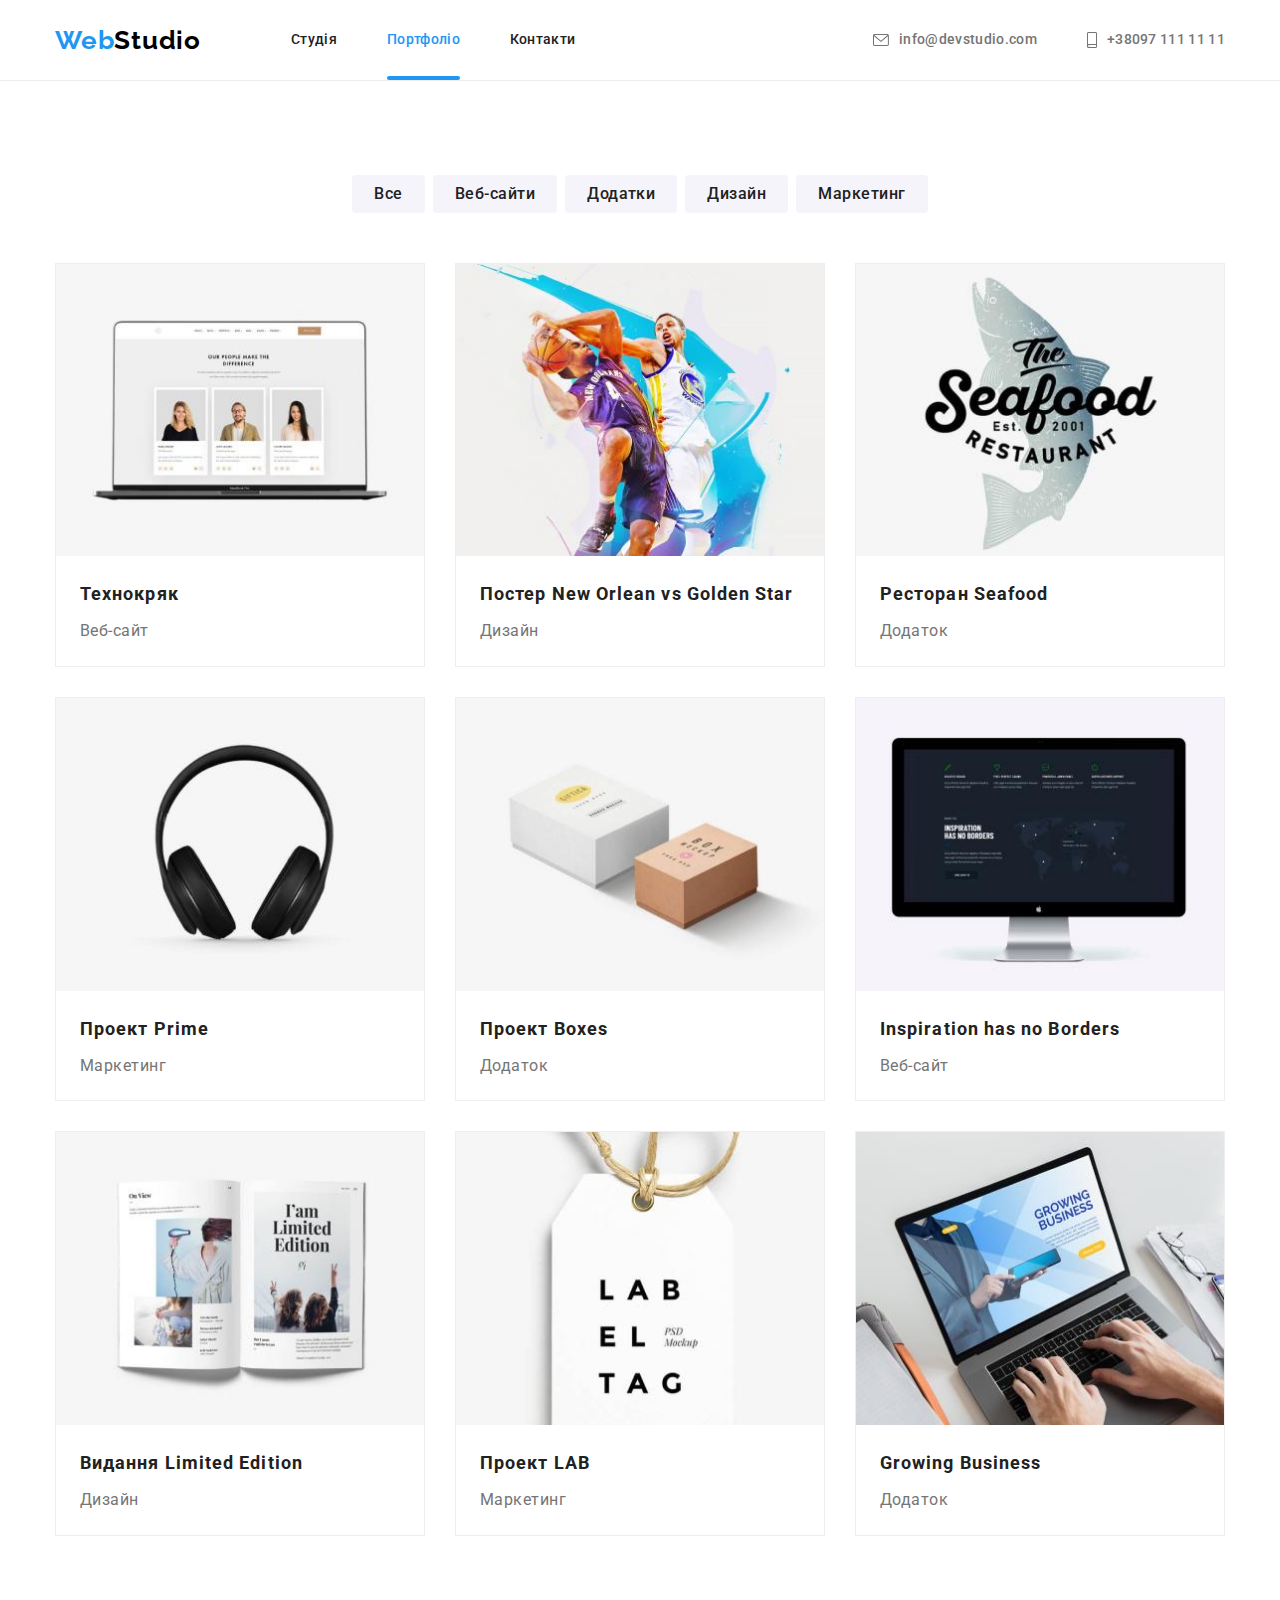
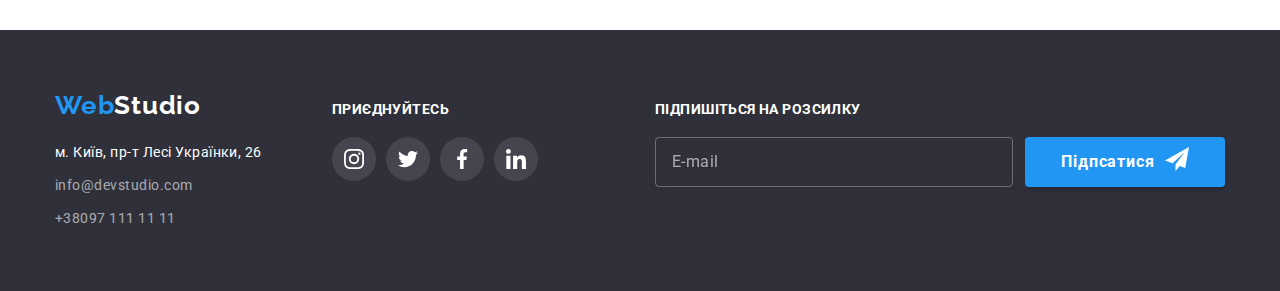
==== portfolio.html @ 2306e019 "старт" ====
<!DOCTYPE html>
<html lang="ru">
<head>
    <meta charset="UTF-8">
    <meta http-equiv="X-UA-Compatible" content="IE=edge">
    <meta name="viewport" content="width=device-width, initial-scale=1.0">
    <title>Портфоліо</title>
    <link rel="preconnect" href="https://fonts.googleapis.com">
    <link rel="preconnect" href="https://fonts.gstatic.com" crossorigin>
    <link href="https://fonts.googleapis.com/css2?family=Raleway:wght@700&family=Roboto:wght@400;500;700;900&display=swap"
        rel="stylesheet">
    <link rel="stylesheet" href="https://cdnjs.cloudflare.com/ajax/libs/modern-normalize/1.1.0/modern-normalize.min.css">
    <link rel="stylesheet" href="./css/main.min.css">
</head>
<body>
        <!-- -===--- ГОЛОВА ---===- -->
    <header class="header">
    
        <div class="container header--container">
    
            <a href="./index.html" class="logo noline"><span class="logo__web">Web</span><span
                    class="logo__studio">Studio</span></a>
    
            <nav class="navsite navsite--margin">
                <ul class="navsite__list nopoint">
                    <li class="navsite__item"><a href="./index.html" class="navsite__link noline">Студія</a></li>
                    <li class="navsite__item"><a href="./portfolio.html" class="navsite__link noline current">Портфоліо</a></li>
                    <li class="navsite__item"><a href="/Контакти" class="navsite__link noline">Контакти</a></li>
                </ul>
            </nav>
    
            <ul class="contacts contacts--margin nopoint">
                <li><a href="mailto:info@devstudio.com" class="contacts__link noline">
                        <svg class="contacts__icon" width="16" height="12">
                            <use href="./images/symbol-defs.svg#icon-envelope"></use>
                        </svg>info@devstudio.com</a>
                </li>
                <li><a href="tel:+380971111111" class="contacts__link noline">
                        <svg class="contacts__icon" width="10" height="16">
                            <use href="./images/symbol-defs.svg#icon-smartphone"></use>
                        </svg>+38097 111 11 11</a>
                </li>
            </ul>
        </div>
    </header>
        <!-- -===--- ТІЛО ---===- -->
    <main class="section">
        <div class="container">

            <section class="port">

                <h1 class="hidden">Портфоліо</h1>

                <ul class="btn-list nopoint">
                    <li><button type="button" class="btn-list__btn">Все</button>
                    <li><button type="button" class="btn-list__btn">Веб-сайти</button>
                    <li><button type="button" class="btn-list__btn">Додатки</button>
                    <li><button type="button" class="btn-list__btn">Дизайн</button>
                    <li><button type="button" class="btn-list__btn">Маркетинг</button>
                </ul>

                <ul class="select-list nopoint">

                    <li class="port-card">
                        <a href="" class="noline">
                            <div class="port-card__top">
                                <img src="./images/technokryak.jpg" alt="технокряк">
                                <p class="port-card__top-text">Сірожка мєга-крутий хлопака. Накачаний, сімпатічьний,
                                    а жарти то взагалі капєц які смішні, один смішніше другого!
                                    Щей на програміста пішов! Ну чим не ідеальний женіх!</p>
                            </div>

                            <div class="port-card__bottom">
                                <h3 class="port-card__bottom-title">Технокряк</h3>
                                <p class="port-card__bottom-text">Веб-сайт</p>
                            </div>
                        </a>
                    </li>

                    <li class="port-card">
                        <a href="" class="select-list-link noline">
                            <div class="port-card__top">
                                <img src="./images/poster.jpg" alt="постер">
                                <p class="port-card__top-text">Сірожка мєга-крутий хлопака. Накачаний, сімпатічьний,
                                    а жарти то взагалі капєц які смішні, один смішніше другого!
                                    Щей на програміста пішов! Ну чим не ідеальний женіх!</p>
                            </div>

                            <div class="port-card__bottom">
                                <h3 class="port-card__bottom-title">Постер New Orlean vs Golden Star</h3>
                                <p class="port-card__bottom-text">Дизайн</p>
                            </div>
                        </a>
                    </li>

                    <li class="port-card">
                        <a href="" class="select-list-link noline">
                            <div class="port-card__top">
                                <img src="./images/seafood.jpg" alt="ресторан сіафуд">
                                <p class="port-card__top-text">Сірожка мєга-крутий хлопака. Накачаний, сімпатічьний,
                                    а жарти то взагалі капєц які смішні, один смішніше другого!
                                    Щей на програміста пішов! Ну чим не ідеальний женіх!</p>
                            </div>

                            <div class="port-card__bottom">
                                <h3 class="port-card__bottom-title">Ресторан Seafood</h3>
                                <p class="port-card__bottom-text">Додаток</p>
                            </div>
                        </a>
                    </li>

                    <li class="port-card">
                        <a href="" class="select-list-link noline">
                            <div class="port-card__top">
                                <img src="./images/prime.jpg" alt="проект прайм">
                                <p class="port-card__top-text">Сірожка мєга-крутий хлопака. Накачаний, сімпатічьний,
                                    а жарти то взагалі капєц які смішні, один смішніше другого!
                                    Щей на програміста пішов! Ну чим не ідеальний женіх!</p>
                            </div>

                            <div class="port-card__bottom">
                                <h3 class="port-card__bottom-title">Проект Prime</h3>
                                <p class="port-card__bottom-text">Маркетинг</p>
                            </div>
                        </a>
                    </li>

                    <li  class="port-card">
                        <a href="" class="select-list-link noline">
                            <div class="port-card__top">
                                <img src="./images/boxes.jpg" alt="проект боксес">
                                <p class="port-card__top-text">Сірожка мєга-крутий хлопака. Накачаний, сімпатічьний,
                                    а жарти то взагалі капєц які смішні, один смішніше другого!
                                    Щей на програміста пішов! Ну чим не ідеальний женіх!</p>
                            </div>

                            <div class="port-card__bottom">
                                <h3 class="port-card__bottom-title">Проект Boxes</h3>
                                <p class="port-card__bottom-text">Додаток</p>
                            </div>
                        </a>
                    </li>

                    <li class="port-card">
                        <a href="" class="select-list-link noline">
                            <div class="port-card__top">
                                <img src="./images/no-borders.jpg" alt="інспірація">
                                <p class="port-card__top-text">Сірожка мєга-крутий хлопака. Накачаний, сімпатічьний,
                                    а жарти то взагалі капєц які смішні, один смішніше другого!
                                    Щей на програміста пішов! Ну чим не ідеальний женіх!</p>
                            </div>

                            <div class="port-card__bottom">
                                <h3 class="port-card__bottom-title">Inspiration has no Borders</h3>
                                <p class="port-card__bottom-text">Веб-сайт</p>
                            </div>
                        </a>
                    </li>

                    <li class="port-card">
                        <a href="" class="select-list-link noline">
                            <div class="port-card__top">
                                <img src="./images/limited-edition.jpg" alt="видання лімітед">
                                <p class="port-card__top-text">Сірожка мєга-крутий хлопака. Накачаний, сімпатічьний,
                                    а жарти то взагалі капєц які смішні, один смішніше другого!
                                    Щей на програміста пішов! Ну чим не ідеальний женіх!</p>
                            </div>

                            <div class="port-card__bottom">
                                <h3 class="port-card__bottom-title">Видання Limited Edition</h3>
                                <p class="port-card__bottom-text">Дизайн</p>
                            </div>
                        </a>
                    </li>

                    <li class="port-card">
                        <a href="" class="select-list-link noline">
                            <div class="port-card__top">
                                <img src="./images/lab.jpg" alt="проект лаб">
                                <p class="port-card__top-text">Сірожка мєга-крутий хлопака. Накачаний, сімпатічьний,
                                    а жарти то взагалі капєц які смішні, один смішніше другого!
                                    Щей на програміста пішов! Ну чим не ідеальний женіх!</p>
                            </div>

                            <div class="port-card__bottom">
                                <h3 class="port-card__bottom-title">Проект LAB</h3>
                                <p class="port-card__bottom-text">Маркетинг</p>
                            </div>
                        </a>
                    </li>

                    <li class="port-card">
                        <a href="" class="select-list-link noline">
                            <div class="port-card__top">
                                <img src="./images/growing-busines.jpg" alt="гровінг бізнес">
                                <p class="port-card__top-text">Сірожка мєга-крутий хлопчина. Накачаний, сімпатічьний,
                                    а жарти то взагалі капєц які смішні, один смішніше другого!
                                    Щей на програміста пішов! Ну чим не ідеальний женіх!</p>
                            </div>

                            <div class="port-card__bottom">
                                <h3 class="port-card__bottom-title">Growing Business</h3>
                                <p class="port-card__bottom-text">Додаток</p>
                            </div>
                        </a>
                    </li>
                </ul>
            </section>
        </div>

    </main>

        <!-- -===--- НОГИ ---===- -->
    <footer class="footer">
        <div class="container">
    
            <div class="footer-contacts">
    
                <a href="./index.html" class="logo noline"><span class="logo__web">Web</span><span>Studio</span></a>
    
                <address class="address address-margin">
    
                    <p>м. Київ, пр-т Лесі Українки, 26</p>
    
                    <ul class="address__list nopoint">
                        <li class="address__item"><a href="mailto:info@devstudio.com"
                                class="address__link noline">info@devstudio.com</a></li>
                        <li class="address__item"><a href="tel:+380971111111" class="address__link noline">+38097 111 11
                                11</a></li>
                    </ul>
                </address>
            </div>
    
            <div class="footer-soc">
    
                <h3 class="footer-title">Приєднуйтесь</h3>
    
                <ul class="soc-list nopoint">
                    <li><a href="" class="soc-list__link footer-soc--color">
                            <svg class="soc-list__icon" width="20" height="20">
                                <use href="./images/symbol-defs.svg#icon-instagram"></use>
                            </svg></a>
                    </li>
                    <li><a href="" class="soc-list__link footer-soc--color">
                            <svg class="soc-list__icon" width="20" height="20">
                                <use href="./images/symbol-defs.svg#icon-twitter"></use>
                            </svg></a>
                    </li>
                    <li><a href="" class="soc-list__link footer-soc--color">
                            <svg class="soc-list__icon" width="20" height="20">
                                <use href="./images/symbol-defs.svg#icon-facebook"></use>
                            </svg></a>
                    </li>
                    <li><a href="" class="soc-list__link footer-soc--color">
                            <svg class="soc-list__icon" width="20" height="20">
                                <use href="./images/symbol-defs.svg#icon-linkedin"></use>
                            </svg></a>
                    </li>
                </ul>
            </div>
    
            <div class="footer-container-form">
                <h3 class="footer-title">Підпишіться на розсилку</h3>
    
                <form class="footer-form">
                    <input type="email" name="email" placeholder="E-mail" class="footer-form__email">
    
                    <button type="submit" class="btn">
                        Підпсатися
                        <svg class="footer-form__icon" width="24" height="24">
                            <use href="./images/symbol-defs.svg#icon-telega"></use>
                        </svg>
                    </button>
                </form>
            </div>
        </div>
    </footer>
</body>
</html>
---- css/main.min.css ----
:root{--timing-function: cubic-bezier(0.4, 0, 0.2, 1);--duration: 250ms;--accent-color: #2196f3;--main-text-color: #757575;--main-sections-color: #ffffff;--main-icons-color: #AFB1B8;--title-text-color: #212121;--foothero-back-color: #2F303A;--background-main-color: #e5e5e5;--back-teamsection-color: #F5F4FA;--button-hero-back-color: #188CE8}.nopoint{padding:0;list-style:none}.noline{text-decoration:none}ul,ol{margin:0;padding:0}p,h1,h2,h3,h4,h5,h6{margin:0}.hidden{position:absolute;width:1px;height:1px;margin:-1px;border:0;padding:0;white-space:nowrap;clip-path:inset(100%);clip:rect(0 0 0 0);overflow:hidden}body{font-family:"roboto",sans-serif;letter-spacing:.03em;background-color:var(--background-main-color)}img{display:block;max-width:100%;height:auto}.container{margin-left:auto;margin-right:auto;padding-left:15px;padding-right:15px}@media screen and (min-width: 480px){.container{width:450px}}@media screen and (min-width: 768px){.container{width:738px}}@media screen and (min-width: 1200px){.container{width:1200px}}.section{padding-top:94px;padding-bottom:94px;background-color:var(--main-sections-color)}.btn{display:inline-block;cursor:pointer;padding:10px 24px;margin-left:auto;margin-right:auto;font-family:"Roboto";font-weight:700;font-size:16px;line-height:1.875;text-align:center;letter-spacing:.06em;background-color:var(--accent-color);color:#fff;box-shadow:0px 4px 4px rgba(0,0,0,.15);border-radius:4px;border:0;transition:background-color var(--duration) var(--timing-function),box-shadow var(--duration) var(--timing-function)}.btn:hover,.btn:focus{box-shadow:0px 4px 4px rgba(0,0,0,.15);background-color:var(--button-hero-back-color);outline-color:#fff}.soc-list{display:flex;justify-content:center;gap:10px}.soc-list__link{width:44px;height:44px;border-radius:50%;display:flex;justify-content:center;align-items:center}.soc-list__icon{fill:currentColor}.main-title{margin-bottom:50px;font-weight:700;font-size:36px;line-height:1.16;text-align:center;color:var(--title-text-color)}.header{letter-spacing:.02em;background-color:#fff;border-bottom:1px solid #ececec}.header--container{display:flex;align-items:center}.logo{font-family:"raleway",sans-serif;font-weight:700;font-size:26px;line-height:1.19;letter-spacing:.03em;color:#fff;transition:color var(--duration) var(--timing-function)}.logo:hover,.logo:focus{color:var(--accent-color)}.logo__web{color:var(--accent-color)}.logo__studio{color:#000;transition:color var(--duration) var(--timing-function)}.logo__studio:hover,.logo__studio:focus{color:var(--accent-color)}.navsite--margin{margin-left:90px}.navsite__list{display:flex;column-gap:50px}.navsite__item{position:relative}.navsite__link{display:block;padding-top:32px;padding-bottom:32px;font-weight:500;font-size:14px;line-height:1.14;color:var(--title-text-color);transition:color var(--duration) var(--timing-function)}.navsite__link:hover,.navsite__link:focus{color:var(--accent-color)}.navsite__link.current{color:var(--accent-color)}.navsite__link.current::after{content:"";position:absolute;bottom:0;left:0;width:100%;height:4px;background-color:var(--accent-color);border-radius:2px}.contacts{display:flex;column-gap:50px}.contacts--margin{margin-left:auto}.contacts__link{display:flex;align-items:center;font-weight:500;font-size:14px;line-height:1.14;color:var(--main-text-color);transition:color var(--duration) var(--timing-function)}.contacts__link:hover,.contacts__link:focus{color:var(--accent-color)}.contacts__icon{margin-right:10px;fill:currentColor}.hero{text-align:center;color:#fff;background-color:var(--foothero-back-color);padding-top:118px;padding-bottom:118px;margin-right:auto;margin-left:auto;height:400px;max-width:1600px;background-repeat:no-repeat;background-position:center;background-size:cover}@media screen and (min-width: 1200px){.hero{height:600px;padding-top:200px;padding-bottom:200px}}.hero--back{background-image:linear-gradient(to right, rgba(47, 48, 58, 0.4), rgba(47, 48, 58, 0.4)),url(../images/hero-fon.jpg)}.hero__title{max-width:360px;margin-left:auto;margin-right:auto;margin-bottom:30px;font-weight:900;font-size:26px;line-height:1.615;text-transform:uppercase;letter-spacing:.06em}@media screen and (min-width: 1200px){.hero__title{max-width:696px;font-size:44px;line-height:1.363}}.features{background-color:var(--main-sections-color)}.features-list{display:flex;flex-wrap:wrap;gap:30px}.features-list-item{width:calc((100% - 90px)/4)}.features-list-item__container{display:flex;justify-content:center;align-items:center;width:270px;height:120px;margin-bottom:30px;border-radius:4px;background-color:var(--back-teamsection-color)}.features-list-item__title{margin-bottom:10px;font-weight:700;font-size:14px;line-height:1.14;text-transform:uppercase;color:var(--title-text-color)}.features-list-item__text{font-weight:400;font-size:14px;line-height:1.71;color:var(--main-text-color)}.ourworks{padding-top:0;background-color:var(--main-sections-color)}.ourworks-list{display:flex;gap:30px}.ourworks-list__img{display:block}.ourworks-list__item{position:relative}.ourworks-list__text{position:absolute;left:0;bottom:0;width:100%;height:70px;padding-top:27px;padding-bottom:27px;font-weight:700;font-size:14px;line-height:1.143;text-align:center;letter-spacing:.03em;text-transform:uppercase;color:#fff;background-color:rgba(47,48,58,.8)}.team{background-color:var(--back-teamsection-color)}.team-list{display:flex;gap:30px}.team-card{padding-bottom:30px;width:calc((100% - 90px)/4);box-shadow:0px 1px 3px rgba(0,0,0,.12),0px 1px 1px rgba(0,0,0,.14),0px 2px 1px rgba(0,0,0,.2);border-radius:0px 0px 4px 4px;background-color:var(--main-sections-color)}.team-card__img{margin-bottom:30px}.team-card__title{margin-bottom:10px;font-weight:500;font-size:16px;line-height:1.18;text-align:center;color:var(--title-text-color)}.team-card__text{margin-bottom:16px;font-weight:400;font-size:16px;line-height:1.18;text-align:center;color:var(--main-text-color)}.team-soc--color{color:var(--main-icons-color);transition:background-color var(--duration) var(--timing-function),color var(--duration) var(--timing-function)}.team-soc--color:hover,.team-soc--color:focus{background-color:var(--accent-color);color:#fff;outline-color:#fff}.clients{background-color:var(--main-sections-color)}.clients-list{display:flex;justify-content:center;gap:30px}.clients-list-item__link{display:flex;justify-content:center;align-items:center;width:170px;height:92px;border:1px solid var(--main-icons-color);border-radius:4px;color:var(--main-icons-color);transition:border-color var(--duration) var(--timing-function),color var(--duration) var(--timing-function),outline-color var(--duration) var(--timing-function)}.clients-list-item__link:hover,.clients-list-item__link:focus{border-color:var(--accent-color);color:var(--accent-color);outline-color:var(--accent-color)}.clients-list-item__icon{fill:currentColor}.btn-list{display:flex;justify-content:center;gap:8px;margin-bottom:50px}.btn-list__btn{cursor:pointer;padding:6px 22px;font-family:"Roboto";font-weight:500;font-size:16px;line-height:1.62;text-align:center;letter-spacing:.03em;background-color:#f5f4fa;color:var(--title-text-color);border:0;border-radius:4px;transition:background-color var(--duration) var(--timing-function),color var(--duration) var(--timing-function),box-shadow var(--duration) var(--timing-function)}.btn-list__btn:hover,.btn-list__btn:focus{background-color:var(--accent-color);color:#fff;box-shadow:0px 3px 1px rgba(0,0,0,.1),0px 1px 2px rgba(0,0,0,.08),0px 2px 2px rgba(0,0,0,.12)}.select-list{display:flex;flex-wrap:wrap;gap:30px}.port-card{width:calc((100% - 60px)/3);background-color:var(--main-sections-color);border:1px solid #eee;transition:box-shadow var(--duration) var(--timing-function)}.port-card:hover,.port-card:focus{box-shadow:0px 1px 1px rgba(0,0,0,.12),0px 4px 4px rgba(0,0,0,.06),1px 4px 6px rgba(0,0,0,.16)}.port-card__top{position:relative;overflow:hidden}.port-card__top-text{position:absolute;width:100%;height:100%;padding:63px 24px;font-weight:400;font-size:18px;line-height:1.555;letter-spacing:.03em;color:#fff;background:rgba(33,150,243,.9);transition:transform var(--duration) var(--timing-function)}.port-card:hover .port-card__top-text,.port-card:focus .port-card__top-text{transform:translateY(-100%)}.port-card__bottom{padding:20px 24px}.port-card__bottom-title{font-weight:700;font-size:18px;line-height:2;letter-spacing:.06em;color:var(--title-text-color)}.port-card__bottom-text{margin-top:4px;font-weight:400;font-size:16px;line-height:1.87;letter-spacing:.03em;color:var(--main-text-color)}.footer{padding-top:60px;padding-bottom:60px;background-color:var(--foothero-back-color)}.footer .container{display:flex;align-items:baseline}.address{font-style:normal;font-weight:400;font-size:14px;line-height:1.71;color:#fff}.address-margin{margin-top:20px}.address__item{margin-top:9px}.address__link{color:rgba(255,255,255,.6);transition:color var(--duration) var(--timing-function)}.address__link:hover,.address__link:focus{color:var(--accent-color);outline-color:var(--accent-color)}.footer-soc{margin-left:70px}.footer-title{margin-bottom:20px;font-weight:700;font-size:14px;line-height:1.143;letter-spacing:.03em;text-transform:uppercase;color:#fff}.footer-soc--color{color:#fff;background-color:rgba(255,255,255,.1);transition:background-color var(--duration) var(--timing-function),outline-color var(--duration) var(--timing-function)}.footer-soc--color:hover,.footer-soc--color:focus{background-color:var(--accent-color);outline-color:#fff}.footer-container-form{margin-left:auto}.footer-form{display:flex}.footer-form .btn{width:200px;height:50px;display:flex;justify-content:center;gap:10px}.footer-form__email{width:358px;height:50px;margin-right:12px;padding-left:16px;color:var(--main-sections-color);background-color:rgba(0,0,0,0);border:1px solid rgba(255,255,255,.3);filter:drop-shadow(0px 4px 4px rgba(0, 0, 0, 0.15));border-radius:4px;transition:border-color var(--duration) var(--timing-function)}.footer-form__email:hover,.footer-form__email:focus{border-color:var(--accent-color);outline:rgba(0,0,0,0)}.footer-form__email::placeholder{font-weight:400;font-size:16px;line-height:1.25;letter-spacing:.03em;color:rgba(255,255,255,.6)}.footer-form__icon{fill:#fff}.backdrop{position:fixed;top:0;width:100vw;height:100vh;background-color:rgba(0,0,0,.2);transition:opacity var(--duration) var(--timing-function) 250ms,visibility var(--duration) var(--timing-function) 250ms}.modal{position:absolute;top:50%;left:50%;transform:translate(-50%, -50%);width:528px;min-height:581px;padding:40px;background-color:#fff;box-shadow:0px 1px 3px rgba(0,0,0,.12),0px 1px 1px rgba(0,0,0,.14),0px 2px 1px rgba(0,0,0,.2);border-radius:4px;transition:transform var(--duration) var(--timing-function)}.backdrop.is-hidden .modal{transform:translate(-50%, -50%) rotateX(90deg)}.modal__title{margin-bottom:12px;font-weight:700;font-size:20px;line-height:1.15;text-align:center;letter-spacing:.03em;color:var(--title-text-color)}.modalbtn-close{position:absolute;top:8px;right:8px;display:flex;align-items:center;justify-content:center;cursor:pointer;width:30px;height:30px;background:#fff;border:1px solid rgba(0,0,0,.1);border-radius:50%;outline:rgba(0,0,0,0);transition:border-color var(--duration) var(--timing-function)}.modalbtn-close:focus{border-color:var(--accent-color)}.modalbtn-close__icon{transition:fill var(--duration) var(--timing-function)}.modalbtn-close:hover .modalbtn-close__icon{fill:var(--accent-color)}.is-hidden{opacity:0;visibility:hidden;pointer-events:none}.modal-form{font-weight:400;font-size:12px;line-height:1.166;letter-spacing:.01em;color:#757575}.modal-form textarea{height:120px;padding:16px;resize:none}.modal-form .btn{display:inherit;width:200px;height:50px}.input-data{position:relative}.input-data--margin{margin-top:4px;margin-bottom:10px}.input-data__input{width:100%;height:40px;padding-left:42px;border:1px solid rgba(33,33,33,.2);border-radius:4px;outline:rgba(0,0,0,0);transition:border-color var(--duration) var(--timing-function)}.input-data__input:hover,.input-data__input:focus{border-color:var(--accent-color)}.input-data__input::placeholder{color:rgba(117,117,117,.5)}.input-data__icon{position:absolute;top:50%;left:12px;transform:translateY(-50%);transition:fill var(--duration) var(--timing-function)}.input-data__input:hover+.input-data__icon,.input-data__input:focus+.input-data__icon{fill:var(--accent-color)}.form-agreement{position:relative;text-align:center}.form-agreement--margin{margin-top:20px;margin-bottom:30px}.form-agreement__text{display:flex;align-items:center;justify-content:center;gap:7px;font-weight:400;font-size:14px;line-height:1.714;letter-spacing:.03em;color:var(--main-text-color)}.form-agreement__spanicon{display:flex;align-items:center;justify-content:center;width:16px;height:16px;border:2px solid var(--title-text-color);border-radius:2px;transition:border-color var(--duration) var(--timing-function)}.form-agreement__check:checked+.form-agreement__text .form-agreement__spanicon{background-color:var(--accent-color);border:none}.form-agreement__check:focus+.form-agreement__text .form-agreement__spanicon{border-color:var(--accent-color)}.form-agreement__icon{fill:rgba(0,0,0,0)}.form-agreement__check:checked+.form-agreement__text .form-agreement__icon{fill:#fff}.form-agreement__agreement{color:#2196f3}.form-agreement__agreement:focus{outline-color:var(--accent-color)}/*# sourceMappingURL=main.min.css.map */
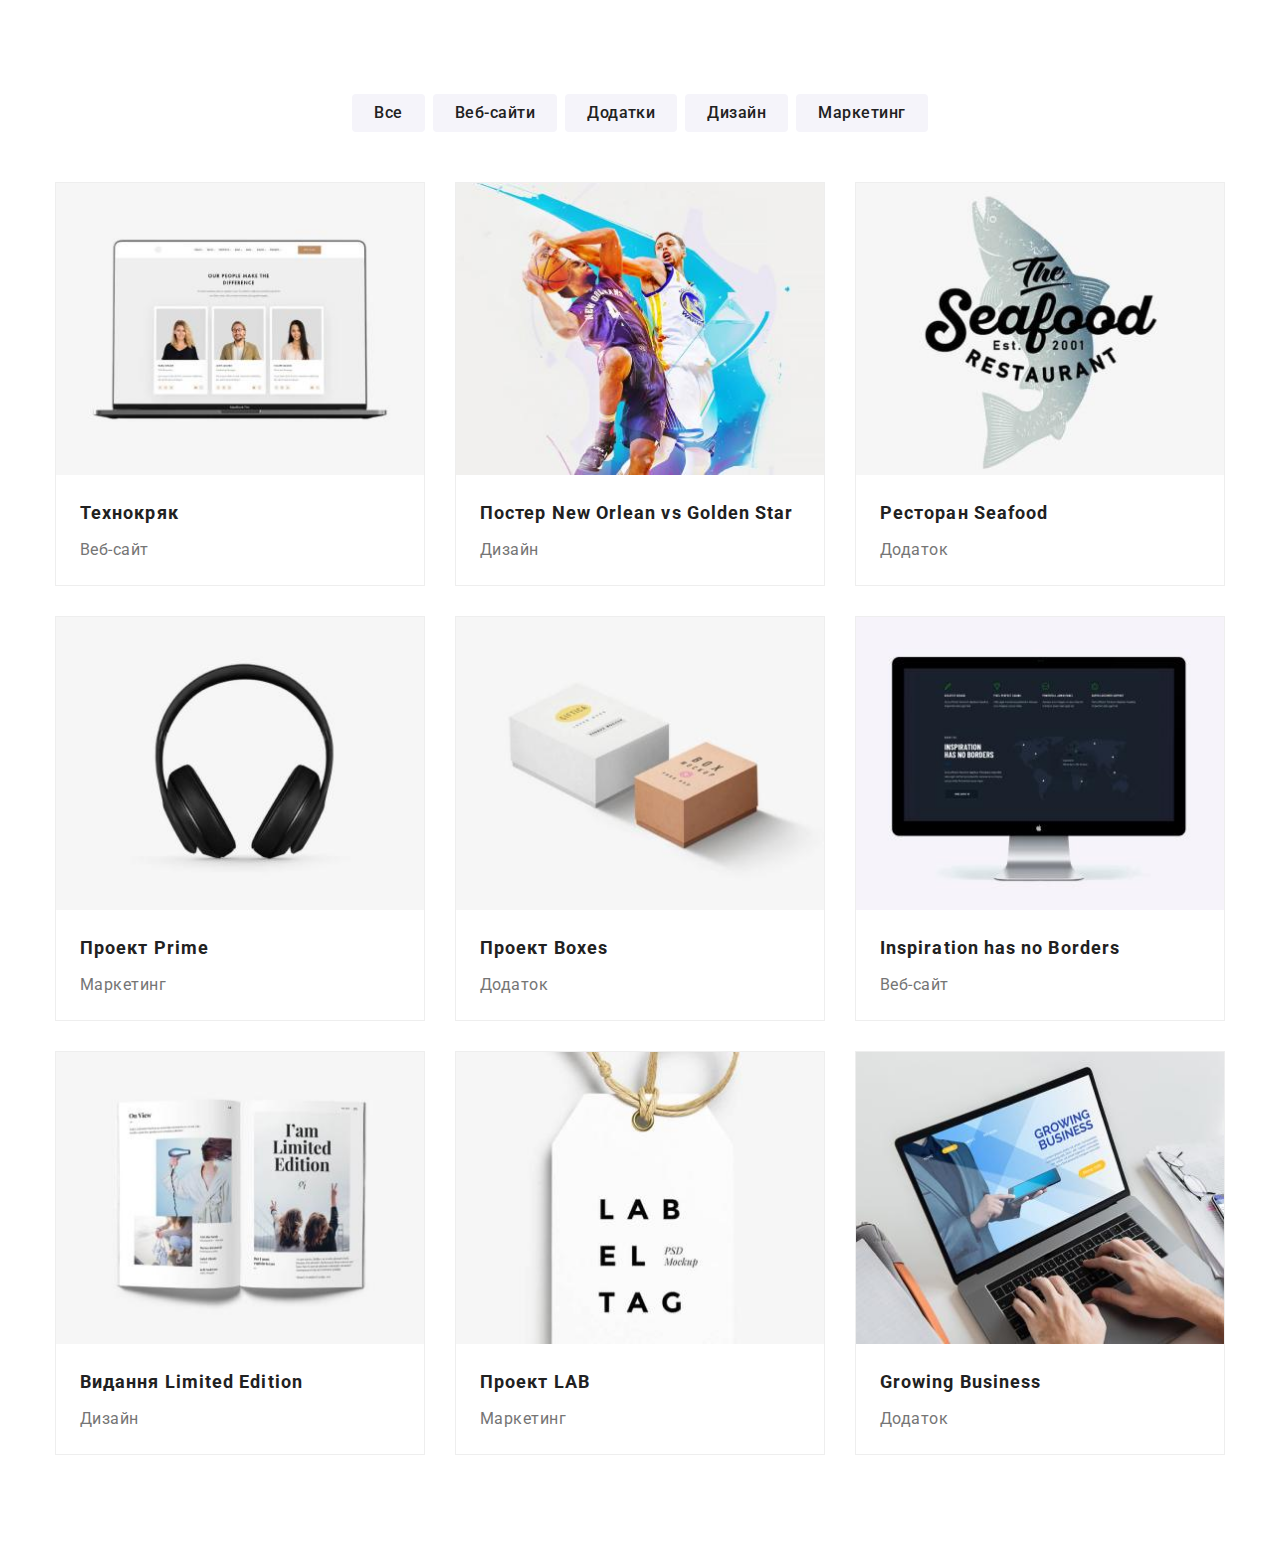
==== commit f7203479: "портфоліо" ====
--- a/portfolio.html
+++ b/portfolio.html
@@ -14,7 +14,7 @@
 </head>
 <body>
         <!-- -===--- ГОЛОВА ---===- -->
-    <header class="header">
+    <!-- <header class="header">
     
         <div class="container header--container">
     
@@ -42,7 +42,7 @@
                 </li>
             </ul>
         </div>
-    </header>
+    </header> -->
         <!-- -===--- ТІЛО ---===- -->
     <main class="section">
         <div class="container">
@@ -211,7 +211,7 @@
     </main>
 
         <!-- -===--- НОГИ ---===- -->
-    <footer class="footer">
+    <!-- <footer class="footer">
         <div class="container">
     
             <div class="footer-contacts">
@@ -274,6 +274,6 @@
                 </form>
             </div>
         </div>
-    </footer>
+    </footer> -->
 </body>
 </html>--- a/css/main.min.css
+++ b/css/main.min.css
@@ -1 +1 @@
-:root{--timing-function: cubic-bezier(0.4, 0, 0.2, 1);--duration: 250ms;--accent-color: #2196f3;--main-text-color: #757575;--main-sections-color: #ffffff;--main-icons-color: #AFB1B8;--title-text-color: #212121;--foothero-back-color: #2F303A;--background-main-color: #e5e5e5;--back-teamsection-color: #F5F4FA;--button-hero-back-color: #188CE8}.nopoint{padding:0;list-style:none}.noline{text-decoration:none}ul,ol{margin:0;padding:0}p,h1,h2,h3,h4,h5,h6{margin:0}.hidden{position:absolute;width:1px;height:1px;margin:-1px;border:0;padding:0;white-space:nowrap;clip-path:inset(100%);clip:rect(0 0 0 0);overflow:hidden}body{font-family:"roboto",sans-serif;letter-spacing:.03em;background-color:var(--background-main-color)}img{display:block;max-width:100%;height:auto}.container{margin-left:auto;margin-right:auto;padding-left:15px;padding-right:15px}@media screen and (min-width: 480px){.container{width:450px}}@media screen and (min-width: 768px){.container{width:738px}}@media screen and (min-width: 1200px){.container{width:1200px}}.section{padding-top:94px;padding-bottom:94px;background-color:var(--main-sections-color)}.btn{display:inline-block;cursor:pointer;padding:10px 24px;margin-left:auto;margin-right:auto;font-family:"Roboto";font-weight:700;font-size:16px;line-height:1.875;text-align:center;letter-spacing:.06em;background-color:var(--accent-color);color:#fff;box-shadow:0px 4px 4px rgba(0,0,0,.15);border-radius:4px;border:0;transition:background-color var(--duration) var(--timing-function),box-shadow var(--duration) var(--timing-function)}.btn:hover,.btn:focus{box-shadow:0px 4px 4px rgba(0,0,0,.15);background-color:var(--button-hero-back-color);outline-color:#fff}.soc-list{display:flex;justify-content:center;gap:10px}.soc-list__link{width:44px;height:44px;border-radius:50%;display:flex;justify-content:center;align-items:center}.soc-list__icon{fill:currentColor}.main-title{margin-bottom:50px;font-weight:700;font-size:36px;line-height:1.16;text-align:center;color:var(--title-text-color)}.header{letter-spacing:.02em;background-color:#fff;border-bottom:1px solid #ececec}.header--container{display:flex;align-items:center}.logo{font-family:"raleway",sans-serif;font-weight:700;font-size:26px;line-height:1.19;letter-spacing:.03em;color:#fff;transition:color var(--duration) var(--timing-function)}.logo:hover,.logo:focus{color:var(--accent-color)}.logo__web{color:var(--accent-color)}.logo__studio{color:#000;transition:color var(--duration) var(--timing-function)}.logo__studio:hover,.logo__studio:focus{color:var(--accent-color)}.navsite--margin{margin-left:90px}.navsite__list{display:flex;column-gap:50px}.navsite__item{position:relative}.navsite__link{display:block;padding-top:32px;padding-bottom:32px;font-weight:500;font-size:14px;line-height:1.14;color:var(--title-text-color);transition:color var(--duration) var(--timing-function)}.navsite__link:hover,.navsite__link:focus{color:var(--accent-color)}.navsite__link.current{color:var(--accent-color)}.navsite__link.current::after{content:"";position:absolute;bottom:0;left:0;width:100%;height:4px;background-color:var(--accent-color);border-radius:2px}.contacts{display:flex;column-gap:50px}.contacts--margin{margin-left:auto}.contacts__link{display:flex;align-items:center;font-weight:500;font-size:14px;line-height:1.14;color:var(--main-text-color);transition:color var(--duration) var(--timing-function)}.contacts__link:hover,.contacts__link:focus{color:var(--accent-color)}.contacts__icon{margin-right:10px;fill:currentColor}.hero{text-align:center;color:#fff;background-color:var(--foothero-back-color);padding-top:118px;padding-bottom:118px;margin-right:auto;margin-left:auto;height:400px;max-width:1600px;background-repeat:no-repeat;background-position:center;background-size:cover}@media screen and (min-width: 1200px){.hero{height:600px;padding-top:200px;padding-bottom:200px}}.hero--back{background-image:linear-gradient(to right, rgba(47, 48, 58, 0.4), rgba(47, 48, 58, 0.4)),url(../images/hero-fon.jpg)}.hero__title{max-width:360px;margin-left:auto;margin-right:auto;margin-bottom:30px;font-weight:900;font-size:26px;line-height:1.615;text-transform:uppercase;letter-spacing:.06em}@media screen and (min-width: 1200px){.hero__title{max-width:696px;font-size:44px;line-height:1.363}}.features{background-color:var(--main-sections-color)}.features-list{display:flex;flex-wrap:wrap;gap:30px}.features-list-item{width:calc((100% - 90px)/4)}.features-list-item__container{display:flex;justify-content:center;align-items:center;width:270px;height:120px;margin-bottom:30px;border-radius:4px;background-color:var(--back-teamsection-color)}.features-list-item__title{margin-bottom:10px;font-weight:700;font-size:14px;line-height:1.14;text-transform:uppercase;color:var(--title-text-color)}.features-list-item__text{font-weight:400;font-size:14px;line-height:1.71;color:var(--main-text-color)}.ourworks{padding-top:0;background-color:var(--main-sections-color)}.ourworks-list{display:flex;gap:30px}.ourworks-list__img{display:block}.ourworks-list__item{position:relative}.ourworks-list__text{position:absolute;left:0;bottom:0;width:100%;height:70px;padding-top:27px;padding-bottom:27px;font-weight:700;font-size:14px;line-height:1.143;text-align:center;letter-spacing:.03em;text-transform:uppercase;color:#fff;background-color:rgba(47,48,58,.8)}.team{background-color:var(--back-teamsection-color)}.team-list{display:flex;gap:30px}.team-card{padding-bottom:30px;width:calc((100% - 90px)/4);box-shadow:0px 1px 3px rgba(0,0,0,.12),0px 1px 1px rgba(0,0,0,.14),0px 2px 1px rgba(0,0,0,.2);border-radius:0px 0px 4px 4px;background-color:var(--main-sections-color)}.team-card__img{margin-bottom:30px}.team-card__title{margin-bottom:10px;font-weight:500;font-size:16px;line-height:1.18;text-align:center;color:var(--title-text-color)}.team-card__text{margin-bottom:16px;font-weight:400;font-size:16px;line-height:1.18;text-align:center;color:var(--main-text-color)}.team-soc--color{color:var(--main-icons-color);transition:background-color var(--duration) var(--timing-function),color var(--duration) var(--timing-function)}.team-soc--color:hover,.team-soc--color:focus{background-color:var(--accent-color);color:#fff;outline-color:#fff}.clients{background-color:var(--main-sections-color)}.clients-list{display:flex;justify-content:center;gap:30px}.clients-list-item__link{display:flex;justify-content:center;align-items:center;width:170px;height:92px;border:1px solid var(--main-icons-color);border-radius:4px;color:var(--main-icons-color);transition:border-color var(--duration) var(--timing-function),color var(--duration) var(--timing-function),outline-color var(--duration) var(--timing-function)}.clients-list-item__link:hover,.clients-list-item__link:focus{border-color:var(--accent-color);color:var(--accent-color);outline-color:var(--accent-color)}.clients-list-item__icon{fill:currentColor}.btn-list{display:flex;justify-content:center;gap:8px;margin-bottom:50px}.btn-list__btn{cursor:pointer;padding:6px 22px;font-family:"Roboto";font-weight:500;font-size:16px;line-height:1.62;text-align:center;letter-spacing:.03em;background-color:#f5f4fa;color:var(--title-text-color);border:0;border-radius:4px;transition:background-color var(--duration) var(--timing-function),color var(--duration) var(--timing-function),box-shadow var(--duration) var(--timing-function)}.btn-list__btn:hover,.btn-list__btn:focus{background-color:var(--accent-color);color:#fff;box-shadow:0px 3px 1px rgba(0,0,0,.1),0px 1px 2px rgba(0,0,0,.08),0px 2px 2px rgba(0,0,0,.12)}.select-list{display:flex;flex-wrap:wrap;gap:30px}.port-card{width:calc((100% - 60px)/3);background-color:var(--main-sections-color);border:1px solid #eee;transition:box-shadow var(--duration) var(--timing-function)}.port-card:hover,.port-card:focus{box-shadow:0px 1px 1px rgba(0,0,0,.12),0px 4px 4px rgba(0,0,0,.06),1px 4px 6px rgba(0,0,0,.16)}.port-card__top{position:relative;overflow:hidden}.port-card__top-text{position:absolute;width:100%;height:100%;padding:63px 24px;font-weight:400;font-size:18px;line-height:1.555;letter-spacing:.03em;color:#fff;background:rgba(33,150,243,.9);transition:transform var(--duration) var(--timing-function)}.port-card:hover .port-card__top-text,.port-card:focus .port-card__top-text{transform:translateY(-100%)}.port-card__bottom{padding:20px 24px}.port-card__bottom-title{font-weight:700;font-size:18px;line-height:2;letter-spacing:.06em;color:var(--title-text-color)}.port-card__bottom-text{margin-top:4px;font-weight:400;font-size:16px;line-height:1.87;letter-spacing:.03em;color:var(--main-text-color)}.footer{padding-top:60px;padding-bottom:60px;background-color:var(--foothero-back-color)}.footer .container{display:flex;align-items:baseline}.address{font-style:normal;font-weight:400;font-size:14px;line-height:1.71;color:#fff}.address-margin{margin-top:20px}.address__item{margin-top:9px}.address__link{color:rgba(255,255,255,.6);transition:color var(--duration) var(--timing-function)}.address__link:hover,.address__link:focus{color:var(--accent-color);outline-color:var(--accent-color)}.footer-soc{margin-left:70px}.footer-title{margin-bottom:20px;font-weight:700;font-size:14px;line-height:1.143;letter-spacing:.03em;text-transform:uppercase;color:#fff}.footer-soc--color{color:#fff;background-color:rgba(255,255,255,.1);transition:background-color var(--duration) var(--timing-function),outline-color var(--duration) var(--timing-function)}.footer-soc--color:hover,.footer-soc--color:focus{background-color:var(--accent-color);outline-color:#fff}.footer-container-form{margin-left:auto}.footer-form{display:flex}.footer-form .btn{width:200px;height:50px;display:flex;justify-content:center;gap:10px}.footer-form__email{width:358px;height:50px;margin-right:12px;padding-left:16px;color:var(--main-sections-color);background-color:rgba(0,0,0,0);border:1px solid rgba(255,255,255,.3);filter:drop-shadow(0px 4px 4px rgba(0, 0, 0, 0.15));border-radius:4px;transition:border-color var(--duration) var(--timing-function)}.footer-form__email:hover,.footer-form__email:focus{border-color:var(--accent-color);outline:rgba(0,0,0,0)}.footer-form__email::placeholder{font-weight:400;font-size:16px;line-height:1.25;letter-spacing:.03em;color:rgba(255,255,255,.6)}.footer-form__icon{fill:#fff}.backdrop{position:fixed;top:0;width:100vw;height:100vh;background-color:rgba(0,0,0,.2);transition:opacity var(--duration) var(--timing-function) 250ms,visibility var(--duration) var(--timing-function) 250ms}.modal{position:absolute;top:50%;left:50%;transform:translate(-50%, -50%);width:528px;min-height:581px;padding:40px;background-color:#fff;box-shadow:0px 1px 3px rgba(0,0,0,.12),0px 1px 1px rgba(0,0,0,.14),0px 2px 1px rgba(0,0,0,.2);border-radius:4px;transition:transform var(--duration) var(--timing-function)}.backdrop.is-hidden .modal{transform:translate(-50%, -50%) rotateX(90deg)}.modal__title{margin-bottom:12px;font-weight:700;font-size:20px;line-height:1.15;text-align:center;letter-spacing:.03em;color:var(--title-text-color)}.modalbtn-close{position:absolute;top:8px;right:8px;display:flex;align-items:center;justify-content:center;cursor:pointer;width:30px;height:30px;background:#fff;border:1px solid rgba(0,0,0,.1);border-radius:50%;outline:rgba(0,0,0,0);transition:border-color var(--duration) var(--timing-function)}.modalbtn-close:focus{border-color:var(--accent-color)}.modalbtn-close__icon{transition:fill var(--duration) var(--timing-function)}.modalbtn-close:hover .modalbtn-close__icon{fill:var(--accent-color)}.is-hidden{opacity:0;visibility:hidden;pointer-events:none}.modal-form{font-weight:400;font-size:12px;line-height:1.166;letter-spacing:.01em;color:#757575}.modal-form textarea{height:120px;padding:16px;resize:none}.modal-form .btn{display:inherit;width:200px;height:50px}.input-data{position:relative}.input-data--margin{margin-top:4px;margin-bottom:10px}.input-data__input{width:100%;height:40px;padding-left:42px;border:1px solid rgba(33,33,33,.2);border-radius:4px;outline:rgba(0,0,0,0);transition:border-color var(--duration) var(--timing-function)}.input-data__input:hover,.input-data__input:focus{border-color:var(--accent-color)}.input-data__input::placeholder{color:rgba(117,117,117,.5)}.input-data__icon{position:absolute;top:50%;left:12px;transform:translateY(-50%);transition:fill var(--duration) var(--timing-function)}.input-data__input:hover+.input-data__icon,.input-data__input:focus+.input-data__icon{fill:var(--accent-color)}.form-agreement{position:relative;text-align:center}.form-agreement--margin{margin-top:20px;margin-bottom:30px}.form-agreement__text{display:flex;align-items:center;justify-content:center;gap:7px;font-weight:400;font-size:14px;line-height:1.714;letter-spacing:.03em;color:var(--main-text-color)}.form-agreement__spanicon{display:flex;align-items:center;justify-content:center;width:16px;height:16px;border:2px solid var(--title-text-color);border-radius:2px;transition:border-color var(--duration) var(--timing-function)}.form-agreement__check:checked+.form-agreement__text .form-agreement__spanicon{background-color:var(--accent-color);border:none}.form-agreement__check:focus+.form-agreement__text .form-agreement__spanicon{border-color:var(--accent-color)}.form-agreement__icon{fill:rgba(0,0,0,0)}.form-agreement__check:checked+.form-agreement__text .form-agreement__icon{fill:#fff}.form-agreement__agreement{color:#2196f3}.form-agreement__agreement:focus{outline-color:var(--accent-color)}/*# sourceMappingURL=main.min.css.map */+:root{--timing-function: cubic-bezier(0.4, 0, 0.2, 1);--duration: 250ms;--accent-color: #2196f3;--main-text-color: #757575;--main-sections-color: #ffffff;--main-icons-color: #AFB1B8;--title-text-color: #212121;--foothero-back-color: #2F303A;--background-main-color: #e5e5e5;--back-teamsection-color: #F5F4FA;--button-hero-back-color: #188CE8}.nopoint{padding:0;list-style:none}.noline{text-decoration:none}ul,ol{margin:0;padding:0}p,h1,h2,h3,h4,h5,h6{margin:0}.hidden{position:absolute;width:1px;height:1px;margin:-1px;border:0;padding:0;white-space:nowrap;clip-path:inset(100%);clip:rect(0 0 0 0);overflow:hidden}body{font-family:"roboto",sans-serif;letter-spacing:.03em;background-color:var(--background-main-color)}img{display:block;max-width:100%;height:auto}.container{margin-left:auto;margin-right:auto}@media screen and (max-width: 479px){.container{padding-left:15px;padding-right:15px}}@media screen and (min-width: 480px){.container{width:450px}}@media screen and (min-width: 768px){.container{width:738px}}@media screen and (min-width: 1200px){.container{width:1200px;padding-left:15px;padding-right:15px}}.section{padding-top:60px;padding-bottom:60px;background-color:var(--main-sections-color)}@media screen and (min-width: 1200px){.section{padding-top:94px;padding-bottom:94px}}.btn{display:inline-block;cursor:pointer;padding:10px 24px;margin-left:auto;margin-right:auto;font-family:"Roboto";font-weight:700;font-size:16px;line-height:1.875;text-align:center;letter-spacing:.06em;background-color:var(--accent-color);color:#fff;box-shadow:0px 4px 4px rgba(0,0,0,.15);border-radius:4px;border:0;transition:background-color var(--duration) var(--timing-function),box-shadow var(--duration) var(--timing-function)}.btn:hover,.btn:focus{box-shadow:0px 4px 4px rgba(0,0,0,.15);background-color:var(--button-hero-back-color);outline-color:#fff}.soc-list{display:flex;justify-content:center;gap:10px}.soc-list__link{width:44px;height:44px;border-radius:50%;display:flex;justify-content:center;align-items:center}.soc-list__icon{fill:currentColor}.main-title{margin-bottom:30px;font-weight:700;font-size:28px;line-height:1.178;text-align:center;color:var(--title-text-color)}@media screen and (min-width: 1200px){.main-title{margin-bottom:50px;font-size:36px;line-height:1.16}}.header{letter-spacing:.02em;background-color:#fff;border-bottom:1px solid #ececec}.header--container{display:flex;align-items:center}.logo{font-family:"raleway",sans-serif;font-weight:700;font-size:26px;line-height:1.19;letter-spacing:.03em;color:#fff;transition:color var(--duration) var(--timing-function)}.logo:hover,.logo:focus{color:var(--accent-color)}.logo__web{color:var(--accent-color)}.logo__studio{color:#000;transition:color var(--duration) var(--timing-function)}.logo__studio:hover,.logo__studio:focus{color:var(--accent-color)}.navsite--margin{margin-left:90px}.navsite__list{display:flex;column-gap:50px}.navsite__item{position:relative}.navsite__link{display:block;padding-top:32px;padding-bottom:32px;font-weight:500;font-size:14px;line-height:1.14;color:var(--title-text-color);transition:color var(--duration) var(--timing-function)}.navsite__link:hover,.navsite__link:focus{color:var(--accent-color)}.navsite__link.current{color:var(--accent-color)}.navsite__link.current::after{content:"";position:absolute;bottom:0;left:0;width:100%;height:4px;background-color:var(--accent-color);border-radius:2px}.contacts{display:flex;column-gap:50px}.contacts--margin{margin-left:auto}.contacts__link{display:flex;align-items:center;font-weight:500;font-size:14px;line-height:1.14;color:var(--main-text-color);transition:color var(--duration) var(--timing-function)}.contacts__link:hover,.contacts__link:focus{color:var(--accent-color)}.contacts__icon{margin-right:10px;fill:currentColor}.hero{text-align:center;color:#fff;background-color:var(--foothero-back-color);padding-top:118px;padding-bottom:118px;margin-right:auto;margin-left:auto;height:400px;max-width:1600px;background-repeat:no-repeat;background-position:center;background-size:cover}@media screen and (min-width: 1200px){.hero{height:600px;padding-top:200px;padding-bottom:200px}}.hero--back{background-image:linear-gradient(to right, rgba(47, 48, 58, 0.4), rgba(47, 48, 58, 0.4)),url(../images/hero-fon.jpg)}.hero__title{max-width:360px;margin-left:auto;margin-right:auto;margin-bottom:30px;font-weight:900;font-size:26px;line-height:1.615;text-transform:uppercase;letter-spacing:.06em}@media screen and (min-width: 1200px){.hero__title{max-width:696px;font-size:44px;line-height:1.363}}.features{background-color:var(--main-sections-color)}.features-list{display:flex;flex-wrap:wrap;gap:30px}@media screen and (min-width: 768px){.features-list-item{width:calc((100% - 30px)/2)}}@media screen and (min-width: 1200px){.features-list-item{width:calc((100% - 90px)/4)}}.features-list-item__container{display:flex;justify-content:center;align-items:center;height:120px;margin-bottom:30px;border-radius:4px;background-color:var(--back-teamsection-color)}.features-list-item__title{margin-bottom:10px;font-weight:700;font-size:14px;line-height:1.14;text-transform:uppercase;color:var(--title-text-color)}@media screen and (max-width: 767px){.features-list-item__title{text-align:center}}.features-list-item__text{font-weight:400;font-size:14px;line-height:1.71;color:var(--main-text-color)}.ourworks{padding-top:0;background-color:var(--main-sections-color)}@media screen and (max-width: 1199px){.ourworks{display:none}}.ourworks-list{display:flex;gap:30px}.ourworks-list__img{display:block}.ourworks-list__item{position:relative}.ourworks-list__text{position:absolute;left:0;bottom:0;width:100%;height:70px;padding-top:27px;padding-bottom:27px;font-weight:700;font-size:14px;line-height:1.143;text-align:center;letter-spacing:.03em;text-transform:uppercase;color:#fff;background-color:rgba(47,48,58,.8)}.team{background-color:var(--back-teamsection-color)}.team-list{display:flex;flex-wrap:wrap;gap:30px}.team-card{padding-bottom:30px;width:100%;box-shadow:0px 1px 3px rgba(0,0,0,.12),0px 1px 1px rgba(0,0,0,.14),0px 2px 1px rgba(0,0,0,.2);border-radius:0px 0px 4px 4px;background-color:var(--main-sections-color)}@media screen and (min-width: 768px){.team-card{width:calc((100% - 30px)/2)}}@media screen and (min-width: 1200px){.team-card{width:calc((100% - 90px)/4)}}.team-card__img{margin-bottom:30px}.team-card__title{margin-bottom:10px;font-weight:500;font-size:16px;line-height:1.18;text-align:center;color:var(--title-text-color)}.team-card__text{margin-bottom:16px;font-weight:400;font-size:16px;line-height:1.18;text-align:center;color:var(--main-text-color)}.team-soc--color{color:var(--main-icons-color);transition:background-color var(--duration) var(--timing-function),color var(--duration) var(--timing-function)}.team-soc--color:hover,.team-soc--color:focus{background-color:var(--accent-color);color:#fff;outline-color:#fff}.clients{background-color:var(--main-sections-color)}.clients-list{display:flex;flex-wrap:wrap;gap:30px}.clients-list-item{width:calc((100% - 30px)/2)}@media screen and (min-width: 768px){.clients-list-item{width:calc((100% - 60px)/3)}}@media screen and (min-width: 1200px){.clients-list-item{width:calc((100% - 150px)/6)}}.clients-list-item__link{display:flex;justify-content:center;align-items:center;height:92px;border:1px solid var(--main-icons-color);border-radius:4px;color:var(--main-icons-color);transition:border-color var(--duration) var(--timing-function),color var(--duration) var(--timing-function),outline-color var(--duration) var(--timing-function)}.clients-list-item__link:hover,.clients-list-item__link:focus{border-color:var(--accent-color);color:var(--accent-color);outline-color:var(--accent-color)}.clients-list-item__icon{fill:currentColor}.btn-list{display:flex;flex-wrap:wrap;column-gap:8px;margin-bottom:40px}@media screen and (max-width: 767px){.btn-list{row-gap:15px;max-width:326px}}@media screen and (min-width: 768px){.btn-list{justify-content:center;margin-bottom:30px}}@media screen and (min-width: 1200px){.btn-list{margin-bottom:50px}}.btn-list__btn{cursor:pointer;padding:6px 22px;font-family:"Roboto";font-weight:500;font-size:16px;line-height:1.62;text-align:center;letter-spacing:.03em;background-color:#f5f4fa;color:var(--title-text-color);border:0;border-radius:4px;transition:background-color var(--duration) var(--timing-function),color var(--duration) var(--timing-function),box-shadow var(--duration) var(--timing-function)}.btn-list__btn:hover,.btn-list__btn:focus{background-color:var(--accent-color);color:#fff;box-shadow:0px 3px 1px rgba(0,0,0,.1),0px 1px 2px rgba(0,0,0,.08),0px 2px 2px rgba(0,0,0,.12)}.select-list{display:flex;flex-wrap:wrap;gap:30px}.port-card{width:100%;background-color:var(--main-sections-color);border:1px solid #eee;transition:box-shadow var(--duration) var(--timing-function)}@media screen and (min-width: 768px){.port-card{width:calc((100% - 30px)/2)}}@media screen and (min-width: 1200px){.port-card{width:calc((100% - 60px)/3)}}.port-card:hover,.port-card:focus{box-shadow:0px 1px 1px rgba(0,0,0,.12),0px 4px 4px rgba(0,0,0,.06),1px 4px 6px rgba(0,0,0,.16)}.port-card__top{position:relative;overflow:hidden}.port-card__top-text{position:absolute;width:100%;height:100%;padding:63px 24px;font-weight:400;font-size:18px;line-height:1.555;letter-spacing:.03em;color:#fff;background:rgba(33,150,243,.9);transition:transform var(--duration) var(--timing-function)}.port-card:hover .port-card__top-text,.port-card:focus .port-card__top-text{transform:translateY(-100%)}.port-card__bottom{padding:20px 24px}.port-card__bottom-title{font-weight:700;font-size:18px;line-height:2;letter-spacing:.06em;color:var(--title-text-color)}.port-card__bottom-text{margin-top:4px;font-weight:400;font-size:16px;line-height:1.87;letter-spacing:.03em;color:var(--main-text-color)}.footer{padding-top:60px;padding-bottom:60px;background-color:var(--foothero-back-color)}.footer .container{display:flex;align-items:baseline}.address{font-style:normal;font-weight:400;font-size:14px;line-height:1.71;color:#fff}.address-margin{margin-top:20px}.address__item{margin-top:9px}.address__link{color:rgba(255,255,255,.6);transition:color var(--duration) var(--timing-function)}.address__link:hover,.address__link:focus{color:var(--accent-color);outline-color:var(--accent-color)}.footer-soc{margin-left:70px}.footer-title{margin-bottom:20px;font-weight:700;font-size:14px;line-height:1.143;letter-spacing:.03em;text-transform:uppercase;color:#fff}.footer-soc--color{color:#fff;background-color:rgba(255,255,255,.1);transition:background-color var(--duration) var(--timing-function),outline-color var(--duration) var(--timing-function)}.footer-soc--color:hover,.footer-soc--color:focus{background-color:var(--accent-color);outline-color:#fff}.footer-container-form{margin-left:auto}.footer-form{display:flex}.footer-form .btn{width:200px;height:50px;display:flex;justify-content:center;gap:10px}.footer-form__email{width:358px;height:50px;margin-right:12px;padding-left:16px;color:var(--main-sections-color);background-color:rgba(0,0,0,0);border:1px solid rgba(255,255,255,.3);filter:drop-shadow(0px 4px 4px rgba(0, 0, 0, 0.15));border-radius:4px;transition:border-color var(--duration) var(--timing-function)}.footer-form__email:hover,.footer-form__email:focus{border-color:var(--accent-color);outline:rgba(0,0,0,0)}.footer-form__email::placeholder{font-weight:400;font-size:16px;line-height:1.25;letter-spacing:.03em;color:rgba(255,255,255,.6)}.footer-form__icon{fill:#fff}.backdrop{position:fixed;top:0;width:100vw;height:100vh;background-color:rgba(0,0,0,.2);transition:opacity var(--duration) var(--timing-function) 250ms,visibility var(--duration) var(--timing-function) 250ms}.modal{position:absolute;top:50%;left:50%;transform:translate(-50%, -50%);width:528px;min-height:581px;padding:40px;background-color:#fff;box-shadow:0px 1px 3px rgba(0,0,0,.12),0px 1px 1px rgba(0,0,0,.14),0px 2px 1px rgba(0,0,0,.2);border-radius:4px;transition:transform var(--duration) var(--timing-function)}.backdrop.is-hidden .modal{transform:translate(-50%, -50%) rotateX(90deg)}.modal__title{margin-bottom:12px;font-weight:700;font-size:20px;line-height:1.15;text-align:center;letter-spacing:.03em;color:var(--title-text-color)}.modalbtn-close{position:absolute;top:8px;right:8px;display:flex;align-items:center;justify-content:center;cursor:pointer;width:30px;height:30px;background:#fff;border:1px solid rgba(0,0,0,.1);border-radius:50%;outline:rgba(0,0,0,0);transition:border-color var(--duration) var(--timing-function)}.modalbtn-close:focus{border-color:var(--accent-color)}.modalbtn-close__icon{transition:fill var(--duration) var(--timing-function)}.modalbtn-close:hover .modalbtn-close__icon{fill:var(--accent-color)}.is-hidden{opacity:0;visibility:hidden;pointer-events:none}.modal-form{font-weight:400;font-size:12px;line-height:1.166;letter-spacing:.01em;color:#757575}.modal-form textarea{height:120px;padding:16px;resize:none}.modal-form .btn{display:inherit;width:200px;height:50px}.input-data{position:relative}.input-data--margin{margin-top:4px;margin-bottom:10px}.input-data__input{width:100%;height:40px;padding-left:42px;border:1px solid rgba(33,33,33,.2);border-radius:4px;outline:rgba(0,0,0,0);transition:border-color var(--duration) var(--timing-function)}.input-data__input:hover,.input-data__input:focus{border-color:var(--accent-color)}.input-data__input::placeholder{color:rgba(117,117,117,.5)}.input-data__icon{position:absolute;top:50%;left:12px;transform:translateY(-50%);transition:fill var(--duration) var(--timing-function)}.input-data__input:hover+.input-data__icon,.input-data__input:focus+.input-data__icon{fill:var(--accent-color)}.form-agreement{position:relative;text-align:center}.form-agreement--margin{margin-top:20px;margin-bottom:30px}.form-agreement__text{display:flex;align-items:center;justify-content:center;gap:7px;font-weight:400;font-size:14px;line-height:1.714;letter-spacing:.03em;color:var(--main-text-color)}.form-agreement__spanicon{display:flex;align-items:center;justify-content:center;width:16px;height:16px;border:2px solid var(--title-text-color);border-radius:2px;transition:border-color var(--duration) var(--timing-function)}.form-agreement__check:checked+.form-agreement__text .form-agreement__spanicon{background-color:var(--accent-color);border:none}.form-agreement__check:focus+.form-agreement__text .form-agreement__spanicon{border-color:var(--accent-color)}.form-agreement__icon{fill:rgba(0,0,0,0)}.form-agreement__check:checked+.form-agreement__text .form-agreement__icon{fill:#fff}.form-agreement__agreement{color:#2196f3}.form-agreement__agreement:focus{outline-color:var(--accent-color)}/*# sourceMappingURL=main.min.css.map */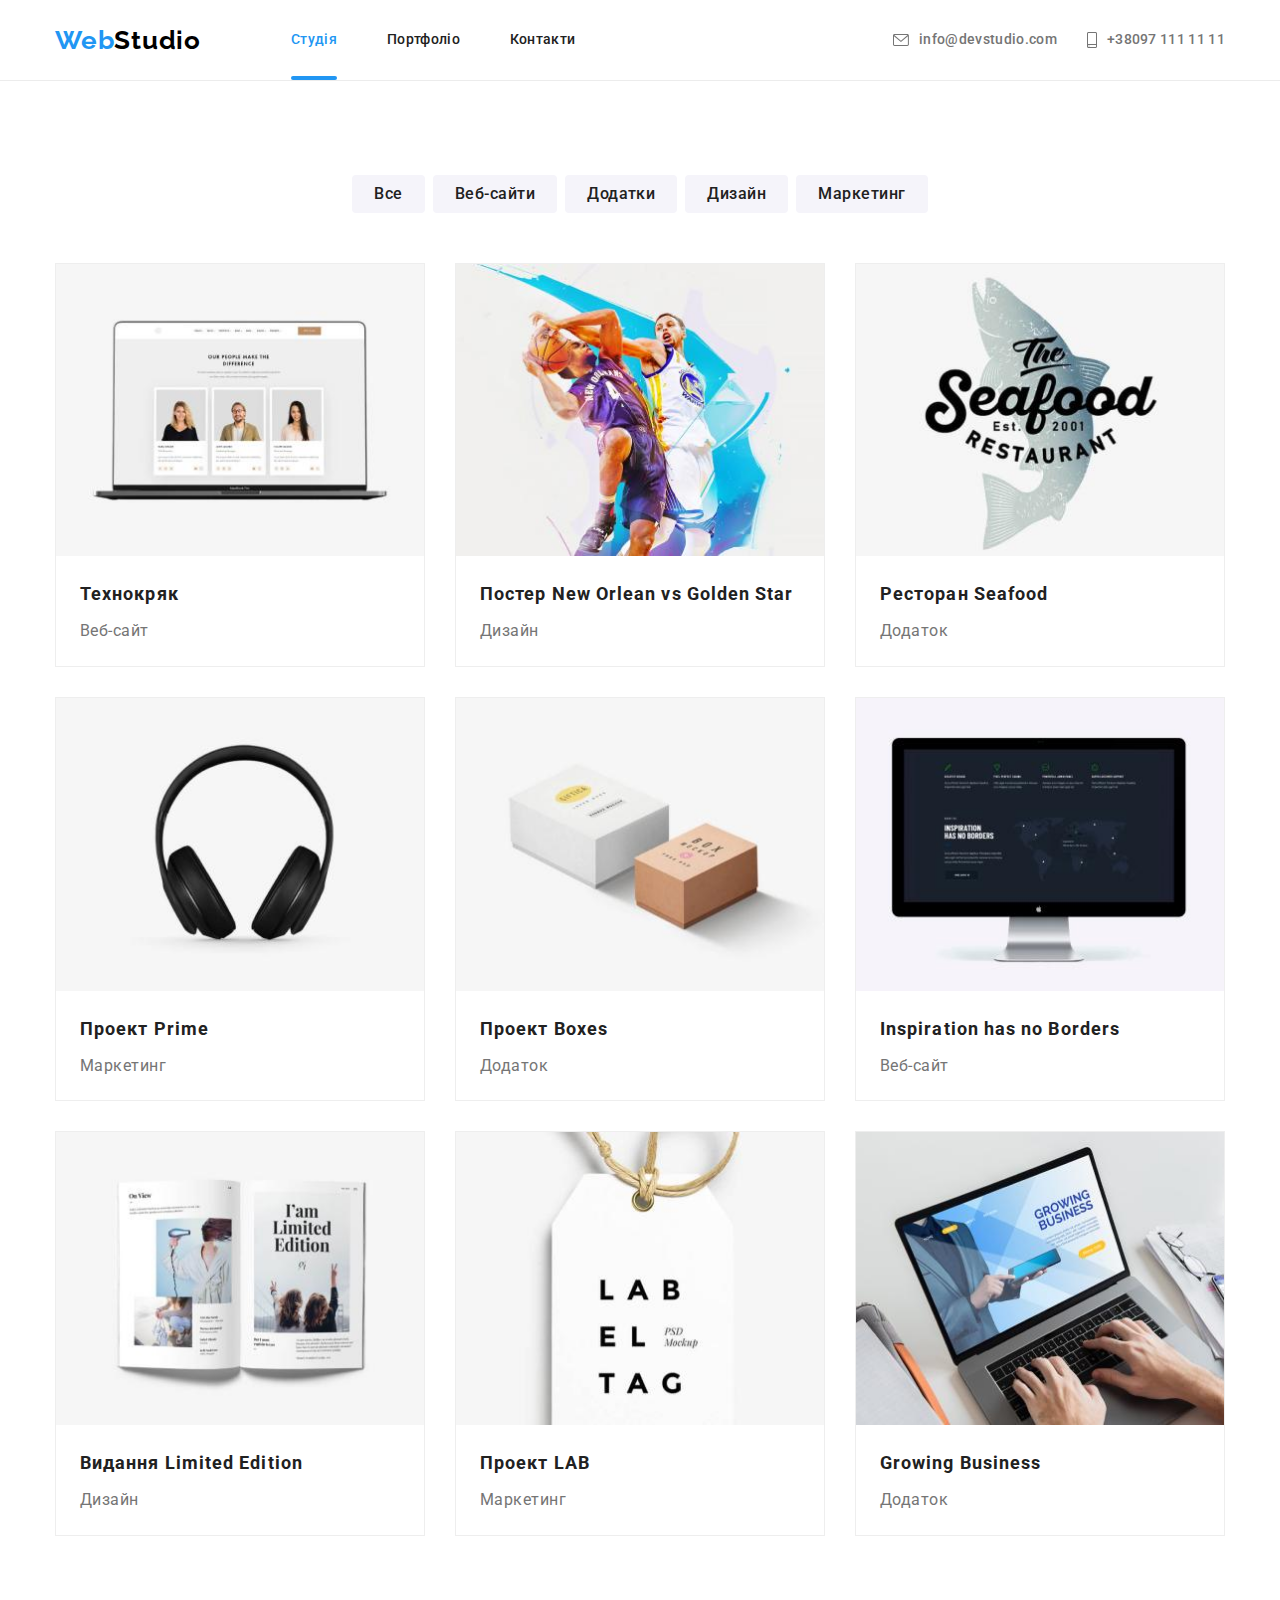
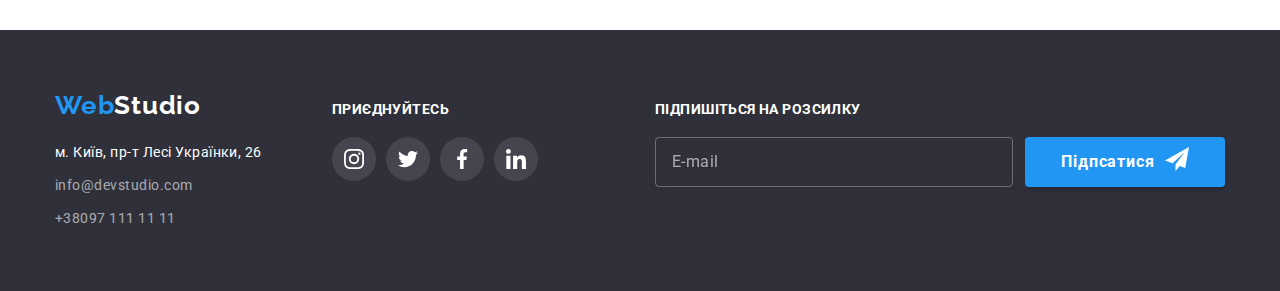
==== commit 654bd2c1: "доробив менюшку" ====
--- a/portfolio.html
+++ b/portfolio.html
@@ -14,7 +14,7 @@
 </head>
 <body>
         <!-- -===--- ГОЛОВА ---===- -->
-    <!-- <header class="header">
+    <header class="header">
     
         <div class="container header--container">
     
@@ -23,8 +23,8 @@
     
             <nav class="navsite navsite--margin">
                 <ul class="navsite__list nopoint">
-                    <li class="navsite__item"><a href="./index.html" class="navsite__link noline">Студія</a></li>
-                    <li class="navsite__item"><a href="./portfolio.html" class="navsite__link noline current">Портфоліо</a></li>
+                    <li class="navsite__item"><a href="./index.html" class="navsite__link noline current">Студія</a></li>
+                    <li class="navsite__item"><a href="./portfolio.html" class="navsite__link noline">Портфоліо</a></li>
                     <li class="navsite__item"><a href="/Контакти" class="navsite__link noline">Контакти</a></li>
                 </ul>
             </nav>
@@ -41,8 +41,58 @@
                         </svg>+38097 111 11 11</a>
                 </li>
             </ul>
+    
+            <button type="button" class="btnmenu-open btnmenu">
+                <svg class="btnmenu-open__icon" width="40" height="40">
+                    <use href="./images/symbol-defs.svg#icon-mobmenu-open"></use>
+                </svg>
+            </button>
         </div>
-    </header> -->
+    
+        <div class="mobmenu is-hidden">
+    
+            <button type="button" class="btnmenu-close btnmenu">
+                <svg class="btnmenu-close__icon" width="40" height="40">
+                    <use href="./images/symbol-defs.svg#icon-mobmenu-close"></use>
+                </svg>
+            </button>
+    
+            <div>
+                <nav class="mobmenu-nav">
+                    <ul class="mobmenu-nav__list nopoint">
+                        <li class="mobmenu-nav__item"><a href="./index.html" class="mobmenu-nav__link noline">Студія</a>
+                        </li>
+                        <li class="mobmenu-nav__item"><a href="./portfolio.html"
+                                class="mobmenu-nav__link noline">Портфоліо</a></li>
+                        <li class="mobmenu-nav__item"><a href="/Контакти" class="mobmenu-nav__link noline">Контакти</a></li>
+                    </ul>
+                </nav>
+            </div>
+    
+            <div>
+                <ul class="mobmenu-contacts nopoint">
+                    <li class="mobmenu-contacts__item"><a href="tel:+380971111111" class="mobmenu-contacts__tel noline">
+                            +38097 111 11 11
+                        </a>
+                    </li>
+                    <li class="mobmenu-contacts__item"><a href="mailto:info@devstudio.com"
+                            class="mobmenu-contacts__mail noline">
+                            info@devstudio.com
+                        </a>
+                    </li>
+                </ul>
+    
+                <ul class="mobmenu-soc nopoint">
+                    <li class="mobmenu-soc__item"><a href="" class="mobmenu-soc__link noline">Instagram</a></li>
+                    <li class="mobmenu-soc__item"><a href="" class="mobmenu-soc__link noline">Twitter</a></li>
+                    <li class="mobmenu-soc__item"><a href="" class="mobmenu-soc__link noline">Facebook</a></li>
+                    <li class="mobmenu-soc__item"><a href="" class="mobmenu-soc__link noline">Linkedin</a></li>
+                </ul>
+    
+            </div>
+        </div>
+    
+    </header>
         <!-- -===--- ТІЛО ---===- -->
     <main class="section">
         <div class="container">
@@ -211,7 +261,7 @@
     </main>
 
         <!-- -===--- НОГИ ---===- -->
-    <!-- <footer class="footer">
+    <footer class="footer">
         <div class="container">
     
             <div class="footer-contacts">
@@ -274,6 +324,6 @@
                 </form>
             </div>
         </div>
-    </footer> -->
+    </footer>
 </body>
 </html>--- a/css/main.min.css
+++ b/css/main.min.css
@@ -1 +1 @@
-:root{--timing-function: cubic-bezier(0.4, 0, 0.2, 1);--duration: 250ms;--accent-color: #2196f3;--main-text-color: #757575;--main-sections-color: #ffffff;--main-icons-color: #AFB1B8;--title-text-color: #212121;--foothero-back-color: #2F303A;--background-main-color: #e5e5e5;--back-teamsection-color: #F5F4FA;--button-hero-back-color: #188CE8}.nopoint{padding:0;list-style:none}.noline{text-decoration:none}ul,ol{margin:0;padding:0}p,h1,h2,h3,h4,h5,h6{margin:0}.hidden{position:absolute;width:1px;height:1px;margin:-1px;border:0;padding:0;white-space:nowrap;clip-path:inset(100%);clip:rect(0 0 0 0);overflow:hidden}body{font-family:"roboto",sans-serif;letter-spacing:.03em;background-color:var(--background-main-color)}img{display:block;max-width:100%;height:auto}.container{margin-left:auto;margin-right:auto}@media screen and (max-width: 479px){.container{padding-left:15px;padding-right:15px}}@media screen and (min-width: 480px){.container{width:450px}}@media screen and (min-width: 768px){.container{width:738px}}@media screen and (min-width: 1200px){.container{width:1200px;padding-left:15px;padding-right:15px}}.section{padding-top:60px;padding-bottom:60px;background-color:var(--main-sections-color)}@media screen and (min-width: 1200px){.section{padding-top:94px;padding-bottom:94px}}.btn{display:inline-block;cursor:pointer;padding:10px 24px;margin-left:auto;margin-right:auto;font-family:"Roboto";font-weight:700;font-size:16px;line-height:1.875;text-align:center;letter-spacing:.06em;background-color:var(--accent-color);color:#fff;box-shadow:0px 4px 4px rgba(0,0,0,.15);border-radius:4px;border:0;transition:background-color var(--duration) var(--timing-function),box-shadow var(--duration) var(--timing-function)}.btn:hover,.btn:focus{box-shadow:0px 4px 4px rgba(0,0,0,.15);background-color:var(--button-hero-back-color);outline-color:#fff}.soc-list{display:flex;justify-content:center;gap:10px}.soc-list__link{width:44px;height:44px;border-radius:50%;display:flex;justify-content:center;align-items:center}.soc-list__icon{fill:currentColor}.main-title{margin-bottom:30px;font-weight:700;font-size:28px;line-height:1.178;text-align:center;color:var(--title-text-color)}@media screen and (min-width: 1200px){.main-title{margin-bottom:50px;font-size:36px;line-height:1.16}}.header{letter-spacing:.02em;background-color:#fff;border-bottom:1px solid #ececec}.header--container{display:flex;align-items:center}.logo{font-family:"raleway",sans-serif;font-weight:700;font-size:26px;line-height:1.19;letter-spacing:.03em;color:#fff;transition:color var(--duration) var(--timing-function)}.logo:hover,.logo:focus{color:var(--accent-color)}.logo__web{color:var(--accent-color)}.logo__studio{color:#000;transition:color var(--duration) var(--timing-function)}.logo__studio:hover,.logo__studio:focus{color:var(--accent-color)}.navsite--margin{margin-left:90px}.navsite__list{display:flex;column-gap:50px}.navsite__item{position:relative}.navsite__link{display:block;padding-top:32px;padding-bottom:32px;font-weight:500;font-size:14px;line-height:1.14;color:var(--title-text-color);transition:color var(--duration) var(--timing-function)}.navsite__link:hover,.navsite__link:focus{color:var(--accent-color)}.navsite__link.current{color:var(--accent-color)}.navsite__link.current::after{content:"";position:absolute;bottom:0;left:0;width:100%;height:4px;background-color:var(--accent-color);border-radius:2px}.contacts{display:flex;column-gap:50px}.contacts--margin{margin-left:auto}.contacts__link{display:flex;align-items:center;font-weight:500;font-size:14px;line-height:1.14;color:var(--main-text-color);transition:color var(--duration) var(--timing-function)}.contacts__link:hover,.contacts__link:focus{color:var(--accent-color)}.contacts__icon{margin-right:10px;fill:currentColor}.hero{text-align:center;color:#fff;background-color:var(--foothero-back-color);padding-top:118px;padding-bottom:118px;margin-right:auto;margin-left:auto;height:400px;max-width:1600px;background-repeat:no-repeat;background-position:center;background-size:cover}@media screen and (min-width: 1200px){.hero{height:600px;padding-top:200px;padding-bottom:200px}}.hero--back{background-image:linear-gradient(to right, rgba(47, 48, 58, 0.4), rgba(47, 48, 58, 0.4)),url(../images/hero-fon.jpg)}.hero__title{max-width:360px;margin-left:auto;margin-right:auto;margin-bottom:30px;font-weight:900;font-size:26px;line-height:1.615;text-transform:uppercase;letter-spacing:.06em}@media screen and (min-width: 1200px){.hero__title{max-width:696px;font-size:44px;line-height:1.363}}.features{background-color:var(--main-sections-color)}.features-list{display:flex;flex-wrap:wrap;gap:30px}@media screen and (min-width: 768px){.features-list-item{width:calc((100% - 30px)/2)}}@media screen and (min-width: 1200px){.features-list-item{width:calc((100% - 90px)/4)}}.features-list-item__container{display:flex;justify-content:center;align-items:center;height:120px;margin-bottom:30px;border-radius:4px;background-color:var(--back-teamsection-color)}.features-list-item__title{margin-bottom:10px;font-weight:700;font-size:14px;line-height:1.14;text-transform:uppercase;color:var(--title-text-color)}@media screen and (max-width: 767px){.features-list-item__title{text-align:center}}.features-list-item__text{font-weight:400;font-size:14px;line-height:1.71;color:var(--main-text-color)}.ourworks{padding-top:0;background-color:var(--main-sections-color)}@media screen and (max-width: 1199px){.ourworks{display:none}}.ourworks-list{display:flex;gap:30px}.ourworks-list__img{display:block}.ourworks-list__item{position:relative}.ourworks-list__text{position:absolute;left:0;bottom:0;width:100%;height:70px;padding-top:27px;padding-bottom:27px;font-weight:700;font-size:14px;line-height:1.143;text-align:center;letter-spacing:.03em;text-transform:uppercase;color:#fff;background-color:rgba(47,48,58,.8)}.team{background-color:var(--back-teamsection-color)}.team-list{display:flex;flex-wrap:wrap;gap:30px}.team-card{padding-bottom:30px;width:100%;box-shadow:0px 1px 3px rgba(0,0,0,.12),0px 1px 1px rgba(0,0,0,.14),0px 2px 1px rgba(0,0,0,.2);border-radius:0px 0px 4px 4px;background-color:var(--main-sections-color)}@media screen and (min-width: 768px){.team-card{width:calc((100% - 30px)/2)}}@media screen and (min-width: 1200px){.team-card{width:calc((100% - 90px)/4)}}.team-card__img{margin-bottom:30px}.team-card__title{margin-bottom:10px;font-weight:500;font-size:16px;line-height:1.18;text-align:center;color:var(--title-text-color)}.team-card__text{margin-bottom:16px;font-weight:400;font-size:16px;line-height:1.18;text-align:center;color:var(--main-text-color)}.team-soc--color{color:var(--main-icons-color);transition:background-color var(--duration) var(--timing-function),color var(--duration) var(--timing-function)}.team-soc--color:hover,.team-soc--color:focus{background-color:var(--accent-color);color:#fff;outline-color:#fff}.clients{background-color:var(--main-sections-color)}.clients-list{display:flex;flex-wrap:wrap;gap:30px}.clients-list-item{width:calc((100% - 30px)/2)}@media screen and (min-width: 768px){.clients-list-item{width:calc((100% - 60px)/3)}}@media screen and (min-width: 1200px){.clients-list-item{width:calc((100% - 150px)/6)}}.clients-list-item__link{display:flex;justify-content:center;align-items:center;height:92px;border:1px solid var(--main-icons-color);border-radius:4px;color:var(--main-icons-color);transition:border-color var(--duration) var(--timing-function),color var(--duration) var(--timing-function),outline-color var(--duration) var(--timing-function)}.clients-list-item__link:hover,.clients-list-item__link:focus{border-color:var(--accent-color);color:var(--accent-color);outline-color:var(--accent-color)}.clients-list-item__icon{fill:currentColor}.btn-list{display:flex;flex-wrap:wrap;column-gap:8px;margin-bottom:40px}@media screen and (max-width: 767px){.btn-list{row-gap:15px;max-width:326px}}@media screen and (min-width: 768px){.btn-list{justify-content:center;margin-bottom:30px}}@media screen and (min-width: 1200px){.btn-list{margin-bottom:50px}}.btn-list__btn{cursor:pointer;padding:6px 22px;font-family:"Roboto";font-weight:500;font-size:16px;line-height:1.62;text-align:center;letter-spacing:.03em;background-color:#f5f4fa;color:var(--title-text-color);border:0;border-radius:4px;transition:background-color var(--duration) var(--timing-function),color var(--duration) var(--timing-function),box-shadow var(--duration) var(--timing-function)}.btn-list__btn:hover,.btn-list__btn:focus{background-color:var(--accent-color);color:#fff;box-shadow:0px 3px 1px rgba(0,0,0,.1),0px 1px 2px rgba(0,0,0,.08),0px 2px 2px rgba(0,0,0,.12)}.select-list{display:flex;flex-wrap:wrap;gap:30px}.port-card{width:100%;background-color:var(--main-sections-color);border:1px solid #eee;transition:box-shadow var(--duration) var(--timing-function)}@media screen and (min-width: 768px){.port-card{width:calc((100% - 30px)/2)}}@media screen and (min-width: 1200px){.port-card{width:calc((100% - 60px)/3)}}.port-card:hover,.port-card:focus{box-shadow:0px 1px 1px rgba(0,0,0,.12),0px 4px 4px rgba(0,0,0,.06),1px 4px 6px rgba(0,0,0,.16)}.port-card__top{position:relative;overflow:hidden}.port-card__top-text{position:absolute;width:100%;height:100%;padding:63px 24px;font-weight:400;font-size:18px;line-height:1.555;letter-spacing:.03em;color:#fff;background:rgba(33,150,243,.9);transition:transform var(--duration) var(--timing-function)}.port-card:hover .port-card__top-text,.port-card:focus .port-card__top-text{transform:translateY(-100%)}.port-card__bottom{padding:20px 24px}.port-card__bottom-title{font-weight:700;font-size:18px;line-height:2;letter-spacing:.06em;color:var(--title-text-color)}.port-card__bottom-text{margin-top:4px;font-weight:400;font-size:16px;line-height:1.87;letter-spacing:.03em;color:var(--main-text-color)}.footer{padding-top:60px;padding-bottom:60px;background-color:var(--foothero-back-color)}.footer .container{display:flex;align-items:baseline}.address{font-style:normal;font-weight:400;font-size:14px;line-height:1.71;color:#fff}.address-margin{margin-top:20px}.address__item{margin-top:9px}.address__link{color:rgba(255,255,255,.6);transition:color var(--duration) var(--timing-function)}.address__link:hover,.address__link:focus{color:var(--accent-color);outline-color:var(--accent-color)}.footer-soc{margin-left:70px}.footer-title{margin-bottom:20px;font-weight:700;font-size:14px;line-height:1.143;letter-spacing:.03em;text-transform:uppercase;color:#fff}.footer-soc--color{color:#fff;background-color:rgba(255,255,255,.1);transition:background-color var(--duration) var(--timing-function),outline-color var(--duration) var(--timing-function)}.footer-soc--color:hover,.footer-soc--color:focus{background-color:var(--accent-color);outline-color:#fff}.footer-container-form{margin-left:auto}.footer-form{display:flex}.footer-form .btn{width:200px;height:50px;display:flex;justify-content:center;gap:10px}.footer-form__email{width:358px;height:50px;margin-right:12px;padding-left:16px;color:var(--main-sections-color);background-color:rgba(0,0,0,0);border:1px solid rgba(255,255,255,.3);filter:drop-shadow(0px 4px 4px rgba(0, 0, 0, 0.15));border-radius:4px;transition:border-color var(--duration) var(--timing-function)}.footer-form__email:hover,.footer-form__email:focus{border-color:var(--accent-color);outline:rgba(0,0,0,0)}.footer-form__email::placeholder{font-weight:400;font-size:16px;line-height:1.25;letter-spacing:.03em;color:rgba(255,255,255,.6)}.footer-form__icon{fill:#fff}.backdrop{position:fixed;top:0;width:100vw;height:100vh;background-color:rgba(0,0,0,.2);transition:opacity var(--duration) var(--timing-function) 250ms,visibility var(--duration) var(--timing-function) 250ms}.modal{position:absolute;top:50%;left:50%;transform:translate(-50%, -50%);width:528px;min-height:581px;padding:40px;background-color:#fff;box-shadow:0px 1px 3px rgba(0,0,0,.12),0px 1px 1px rgba(0,0,0,.14),0px 2px 1px rgba(0,0,0,.2);border-radius:4px;transition:transform var(--duration) var(--timing-function)}.backdrop.is-hidden .modal{transform:translate(-50%, -50%) rotateX(90deg)}.modal__title{margin-bottom:12px;font-weight:700;font-size:20px;line-height:1.15;text-align:center;letter-spacing:.03em;color:var(--title-text-color)}.modalbtn-close{position:absolute;top:8px;right:8px;display:flex;align-items:center;justify-content:center;cursor:pointer;width:30px;height:30px;background:#fff;border:1px solid rgba(0,0,0,.1);border-radius:50%;outline:rgba(0,0,0,0);transition:border-color var(--duration) var(--timing-function)}.modalbtn-close:focus{border-color:var(--accent-color)}.modalbtn-close__icon{transition:fill var(--duration) var(--timing-function)}.modalbtn-close:hover .modalbtn-close__icon{fill:var(--accent-color)}.is-hidden{opacity:0;visibility:hidden;pointer-events:none}.modal-form{font-weight:400;font-size:12px;line-height:1.166;letter-spacing:.01em;color:#757575}.modal-form textarea{height:120px;padding:16px;resize:none}.modal-form .btn{display:inherit;width:200px;height:50px}.input-data{position:relative}.input-data--margin{margin-top:4px;margin-bottom:10px}.input-data__input{width:100%;height:40px;padding-left:42px;border:1px solid rgba(33,33,33,.2);border-radius:4px;outline:rgba(0,0,0,0);transition:border-color var(--duration) var(--timing-function)}.input-data__input:hover,.input-data__input:focus{border-color:var(--accent-color)}.input-data__input::placeholder{color:rgba(117,117,117,.5)}.input-data__icon{position:absolute;top:50%;left:12px;transform:translateY(-50%);transition:fill var(--duration) var(--timing-function)}.input-data__input:hover+.input-data__icon,.input-data__input:focus+.input-data__icon{fill:var(--accent-color)}.form-agreement{position:relative;text-align:center}.form-agreement--margin{margin-top:20px;margin-bottom:30px}.form-agreement__text{display:flex;align-items:center;justify-content:center;gap:7px;font-weight:400;font-size:14px;line-height:1.714;letter-spacing:.03em;color:var(--main-text-color)}.form-agreement__spanicon{display:flex;align-items:center;justify-content:center;width:16px;height:16px;border:2px solid var(--title-text-color);border-radius:2px;transition:border-color var(--duration) var(--timing-function)}.form-agreement__check:checked+.form-agreement__text .form-agreement__spanicon{background-color:var(--accent-color);border:none}.form-agreement__check:focus+.form-agreement__text .form-agreement__spanicon{border-color:var(--accent-color)}.form-agreement__icon{fill:rgba(0,0,0,0)}.form-agreement__check:checked+.form-agreement__text .form-agreement__icon{fill:#fff}.form-agreement__agreement{color:#2196f3}.form-agreement__agreement:focus{outline-color:var(--accent-color)}/*# sourceMappingURL=main.min.css.map */+:root{--timing-function: cubic-bezier(0.4, 0, 0.2, 1);--duration: 250ms;--accent-color: #2196f3;--main-text-color: #757575;--main-sections-color: #ffffff;--main-icons-color: #AFB1B8;--title-text-color: #212121;--foothero-back-color: #2F303A;--background-main-color: #e5e5e5;--back-teamsection-color: #F5F4FA;--button-hero-back-color: #188CE8}.nopoint{padding:0;list-style:none}.noline{text-decoration:none}ul,ol{margin:0;padding:0}p,h1,h2,h3,h4,h5,h6{margin:0}.no-scroll{overflow:hidden}.is-hidden{opacity:0;visibility:hidden;pointer-events:none}.hidden{position:absolute;width:1px;height:1px;margin:-1px;border:0;padding:0;white-space:nowrap;clip-path:inset(100%);clip:rect(0 0 0 0);overflow:hidden}body{font-family:"roboto",sans-serif;letter-spacing:.03em;background-color:var(--background-main-color)}img{display:block;max-width:100%;height:auto}.container{margin-left:auto;margin-right:auto}@media screen and (max-width: 479px){.container{padding-left:15px;padding-right:15px}}@media screen and (min-width: 480px){.container{width:450px}}@media screen and (min-width: 768px){.container{width:738px}}@media screen and (min-width: 1200px){.container{width:1200px;padding-left:15px;padding-right:15px}}.section{padding-top:60px;padding-bottom:60px;background-color:var(--main-sections-color)}@media screen and (min-width: 1200px){.section{padding-top:94px;padding-bottom:94px}}.btn{display:inline-block;cursor:pointer;padding:10px 24px;margin-left:auto;margin-right:auto;font-family:"Roboto";font-weight:700;font-size:16px;line-height:1.875;text-align:center;letter-spacing:.06em;background-color:var(--accent-color);color:#fff;box-shadow:0px 4px 4px rgba(0,0,0,.15);border-radius:4px;border:0;transition:background-color var(--duration) var(--timing-function),box-shadow var(--duration) var(--timing-function)}.btn:hover,.btn:focus{box-shadow:0px 4px 4px rgba(0,0,0,.15);background-color:var(--button-hero-back-color);outline-color:#fff}.soc-list{display:flex;justify-content:center;gap:10px}.soc-list__link{width:44px;height:44px;border-radius:50%;display:flex;justify-content:center;align-items:center}.soc-list__icon{fill:currentColor}.main-title{margin-bottom:30px;font-weight:700;font-size:28px;line-height:1.178;text-align:center;color:var(--title-text-color)}@media screen and (min-width: 1200px){.main-title{margin-bottom:50px;font-size:36px;line-height:1.16}}.header{letter-spacing:.02em;background-color:#fff;border-bottom:1px solid #ececec}.header--container{display:flex;align-items:center}@media screen and (max-width: 767px){.header--container{padding:10px 15px}}.logo{font-family:"raleway",sans-serif;font-weight:700;font-size:24px;line-height:1.166;letter-spacing:.03em;color:#fff;transition:color var(--duration) var(--timing-function)}@media screen and (min-width: 1200px){.logo{font-size:26px;line-height:1.19}}.logo:hover,.logo:focus{color:var(--accent-color)}.logo__web{color:var(--accent-color)}.logo__studio{color:#000;transition:color var(--duration) var(--timing-function)}.logo__studio:hover,.logo__studio:focus{color:var(--accent-color)}.btnmenu{padding:0;display:flex;justify-content:center;align-items:center;border-color:rgba(0,0,0,0);background-color:#fff}@media screen and (min-width: 768px){.btnmenu{display:none}}.btnmenu-open{margin-left:auto}.btnmenu-open:hover,.btnmenu-open:focus{fill:var(--accent-color)}.btnmenu-close{position:absolute;top:10px;right:15px}.btnmenu-close:hover,.btnmenu-close:focus{fill:var(--accent-color)}.mobmenu{position:fixed;z-index:2;top:0;display:flex;flex-direction:column;justify-content:space-between;width:100vw;height:100vh;padding:48px 40px;font-weight:500;font-size:28px;line-height:1.175;letter-spacing:.02em;background-color:#fff;transition:opacity var(--duration) var(--timing-function),visibility var(--duration) var(--timing-function),transform 500ms var(--timing-function)}@media screen and (min-width: 480px){.mobmenu{font-size:40px;line-height:1.175}}.mobmenu.is-hidden{transform:translateY(-100%)}.mobmenu-nav__item:not(:last-child){margin-bottom:32px}.mobmenu-nav__link{color:var(--title-text-color)}.mobmenu-contacts__tel{font-size:24px;line-height:1.176;color:var(--accent-color)}@media screen and (min-width: 480px){.mobmenu-contacts__tel{font-size:34px;line-height:1.1764705882}}.mobmenu-contacts__mail{margin-top:32px;font-size:17px;line-height:1.166;color:var(--main-text-color)}@media screen and (min-width: 480px){.mobmenu-contacts__mail{font-size:24px;line-height:1.1666666667}}.mobmenu-soc{margin-top:64px;display:flex}.mobmenu-soc__item:not(:last-child){border-right:1px solid rgba(33,33,33,.2);margin-right:3px;padding-right:3px}@media screen and (min-width: 480px){.mobmenu-soc__item:not(:last-child){margin-right:10px;padding-right:10px}}.mobmenu-soc__link{font-size:13px;line-height:1.1;color:var(--accent-color)}@media screen and (min-width: 480px){.mobmenu-soc__link{font-size:18px;line-height:1.2222222222}}.navsite--margin{margin-left:90px}.navsite__list{display:none;column-gap:50px}@media screen and (min-width: 768px){.navsite__list{display:flex}}.navsite__item{position:relative}.navsite__link{display:block;padding-top:32px;padding-bottom:32px;font-weight:500;font-size:14px;line-height:1.14;color:var(--title-text-color);transition:color var(--duration) var(--timing-function)}.navsite__link:hover,.navsite__link:focus{color:var(--accent-color)}.navsite__link.current{color:var(--accent-color)}.navsite__link.current::after{content:"";position:absolute;bottom:0;left:0;width:100%;height:4px;background-color:var(--accent-color);border-radius:2px}.contacts{display:none;column-gap:30px}@media screen and (min-width: 768px){.contacts{display:block}}@media screen and (min-width: 1200px){.contacts{display:flex}}.contacts--margin{margin-left:auto}.contacts__link{display:flex;align-items:center;font-weight:500;font-size:12px;line-height:1.1666666667;color:var(--main-text-color);transition:color var(--duration) var(--timing-function)}@media screen and (max-width: 1199px){.contacts__link{margin-bottom:10px}}@media screen and (min-width: 1200px){.contacts__link{font-size:14px;line-height:1.14}}.contacts__link:hover,.contacts__link:focus{color:var(--accent-color)}.contacts__icon{margin-right:8px;fill:currentColor}@media screen and (min-width: 1200px){.contacts__icon{margin-right:10px}}.hero{text-align:center;color:#fff;background-color:var(--foothero-back-color);padding-top:118px;padding-bottom:118px;margin-right:auto;margin-left:auto;height:400px;max-width:1600px;background-repeat:no-repeat;background-position:center;background-size:cover}@media screen and (min-width: 1200px){.hero{height:600px;padding-top:200px;padding-bottom:200px}}.hero--back{background-image:linear-gradient(to right, rgba(47, 48, 58, 0.4), rgba(47, 48, 58, 0.4)),url(../images/hero-fon.jpg)}.hero__title{max-width:360px;margin-left:auto;margin-right:auto;margin-bottom:30px;font-weight:900;font-size:26px;line-height:1.615;text-transform:uppercase;letter-spacing:.06em}@media screen and (min-width: 1200px){.hero__title{max-width:696px;font-size:44px;line-height:1.363}}.features{background-color:var(--main-sections-color)}.features-list{display:flex;flex-wrap:wrap;gap:30px}@media screen and (min-width: 768px){.features-list-item{width:calc((100% - 30px)/2)}}@media screen and (min-width: 1200px){.features-list-item{width:calc((100% - 90px)/4)}}.features-list-item__container{display:flex;justify-content:center;align-items:center;height:120px;margin-bottom:30px;border-radius:4px;background-color:var(--back-teamsection-color)}.features-list-item__title{margin-bottom:10px;font-weight:700;font-size:14px;line-height:1.14;text-transform:uppercase;color:var(--title-text-color)}@media screen and (max-width: 767px){.features-list-item__title{text-align:center}}.features-list-item__text{font-weight:400;font-size:14px;line-height:1.71;color:var(--main-text-color)}.ourworks{padding-top:0;background-color:var(--main-sections-color)}@media screen and (max-width: 1199px){.ourworks{display:none}}.ourworks-list{display:flex;gap:30px}.ourworks-list__img{display:block}.ourworks-list__item{position:relative}.ourworks-list__text{position:absolute;left:0;bottom:0;width:100%;height:70px;padding-top:27px;padding-bottom:27px;font-weight:700;font-size:14px;line-height:1.143;text-align:center;letter-spacing:.03em;text-transform:uppercase;color:#fff;background-color:rgba(47,48,58,.8)}.team{background-color:var(--back-teamsection-color)}.team-list{display:flex;flex-wrap:wrap;gap:30px}.team-card{padding-bottom:30px;width:100%;box-shadow:0px 1px 3px rgba(0,0,0,.12),0px 1px 1px rgba(0,0,0,.14),0px 2px 1px rgba(0,0,0,.2);border-radius:0px 0px 4px 4px;background-color:var(--main-sections-color)}@media screen and (min-width: 768px){.team-card{width:calc((100% - 30px)/2)}}@media screen and (min-width: 1200px){.team-card{width:calc((100% - 90px)/4)}}.team-card__img{margin-bottom:30px}.team-card__title{margin-bottom:10px;font-weight:500;font-size:16px;line-height:1.18;text-align:center;color:var(--title-text-color)}.team-card__text{margin-bottom:16px;font-weight:400;font-size:16px;line-height:1.18;text-align:center;color:var(--main-text-color)}.team-soc--color{color:var(--main-icons-color);transition:background-color var(--duration) var(--timing-function),color var(--duration) var(--timing-function)}.team-soc--color:hover,.team-soc--color:focus{background-color:var(--accent-color);color:#fff;outline-color:#fff}.clients{background-color:var(--main-sections-color)}.clients-list{display:flex;flex-wrap:wrap;gap:30px}.clients-list-item{width:calc((100% - 30px)/2)}@media screen and (min-width: 768px){.clients-list-item{width:calc((100% - 60px)/3)}}@media screen and (min-width: 1200px){.clients-list-item{width:calc((100% - 150px)/6)}}.clients-list-item__link{display:flex;justify-content:center;align-items:center;height:92px;border:1px solid var(--main-icons-color);border-radius:4px;color:var(--main-icons-color);transition:border-color var(--duration) var(--timing-function),color var(--duration) var(--timing-function),outline-color var(--duration) var(--timing-function)}.clients-list-item__link:hover,.clients-list-item__link:focus{border-color:var(--accent-color);color:var(--accent-color);outline-color:var(--accent-color)}.clients-list-item__icon{fill:currentColor}.btn-list{display:flex;flex-wrap:wrap;column-gap:8px;margin-bottom:40px}@media screen and (max-width: 767px){.btn-list{row-gap:15px;max-width:326px}}@media screen and (min-width: 768px){.btn-list{justify-content:center;margin-bottom:30px}}@media screen and (min-width: 1200px){.btn-list{margin-bottom:50px}}.btn-list__btn{cursor:pointer;padding:6px 22px;font-family:"Roboto";font-weight:500;font-size:16px;line-height:1.62;text-align:center;letter-spacing:.03em;background-color:#f5f4fa;color:var(--title-text-color);border:0;border-radius:4px;transition:background-color var(--duration) var(--timing-function),color var(--duration) var(--timing-function),box-shadow var(--duration) var(--timing-function)}.btn-list__btn:hover,.btn-list__btn:focus{background-color:var(--accent-color);color:#fff;box-shadow:0px 3px 1px rgba(0,0,0,.1),0px 1px 2px rgba(0,0,0,.08),0px 2px 2px rgba(0,0,0,.12)}.select-list{display:flex;flex-wrap:wrap;gap:30px}.port-card{width:100%;background-color:var(--main-sections-color);border:1px solid #eee;transition:box-shadow var(--duration) var(--timing-function)}@media screen and (min-width: 768px){.port-card{width:calc((100% - 30px)/2)}}@media screen and (min-width: 1200px){.port-card{width:calc((100% - 60px)/3)}}.port-card:hover,.port-card:focus{box-shadow:0px 1px 1px rgba(0,0,0,.12),0px 4px 4px rgba(0,0,0,.06),1px 4px 6px rgba(0,0,0,.16)}.port-card__top{position:relative;overflow:hidden}.port-card__top-text{position:absolute;width:100%;height:100%;padding:63px 24px;font-weight:400;font-size:18px;line-height:1.555;letter-spacing:.03em;color:#fff;background:rgba(33,150,243,.9);transition:transform var(--duration) var(--timing-function)}.port-card:hover .port-card__top-text,.port-card:focus .port-card__top-text{transform:translateY(-100%)}.port-card__bottom{padding:20px 24px}.port-card__bottom-title{font-weight:700;font-size:18px;line-height:2;letter-spacing:.06em;color:var(--title-text-color)}.port-card__bottom-text{margin-top:4px;font-weight:400;font-size:16px;line-height:1.87;letter-spacing:.03em;color:var(--main-text-color)}.footer{padding-top:60px;padding-bottom:60px;background-color:var(--foothero-back-color)}.footer .container{display:flex}@media screen and (max-width: 1199px){.footer .container{flex-wrap:wrap;justify-content:center;gap:60px}}@media screen and (min-width: 768px)and (max-width: 1199px){.footer .container{column-gap:165px}}@media screen and (min-width: 1200px){.footer .container{align-items:baseline}}@media screen and (max-width: 1199px){.footer-contacts{text-align:center}}.address{font-style:normal;font-weight:400;font-size:14px;line-height:1.71;color:#fff}.address-margin{margin-top:20px}.address__item{margin-top:9px}.address__link{color:rgba(255,255,255,.6);transition:color var(--duration) var(--timing-function)}.address__link:hover,.address__link:focus{color:var(--accent-color);outline-color:var(--accent-color)}@media screen and (min-width: 1200px){.footer-soc{margin-left:70px}}@media screen and (max-width: 1199px){.footer-soc{text-align:center}}.footer-title{margin-bottom:20px;font-weight:700;font-size:14px;line-height:1.143;letter-spacing:.03em;text-transform:uppercase;color:#fff}.footer-soc--color{color:#fff;background-color:rgba(255,255,255,.1);transition:background-color var(--duration) var(--timing-function),outline-color var(--duration) var(--timing-function)}.footer-soc--color:hover,.footer-soc--color:focus{background-color:var(--accent-color);outline-color:#fff}@media screen and (min-width: 1200px){.footer-container-form{margin-left:auto}}@media screen and (max-width: 1199px){.footer-container-form{text-align:center}}@media screen and (min-width: 1200px){.footer-form{display:flex}}.footer-form .btn{width:200px;height:50px;display:flex;justify-content:center;gap:10px}@media screen and (max-width: 1199px){.footer-form .btn{margin-top:20px}}.footer-form__email{width:calc(100vw - 30px);height:50px;color:var(--main-sections-color);background-color:rgba(0,0,0,0);border:1px solid rgba(255,255,255,.3);filter:drop-shadow(0px 4px 4px rgba(0, 0, 0, 0.15));border-radius:4px;transition:border-color var(--duration) var(--timing-function)}@media screen and (min-width: 480px){.footer-form__email{width:450px}}@media screen and (min-width: 1200px){.footer-form__email{width:358px;margin-right:12px;padding-left:16px}}.footer-form__email:hover,.footer-form__email:focus{border-color:var(--accent-color);outline:rgba(0,0,0,0)}.footer-form__email::placeholder{font-weight:400;font-size:16px;line-height:1.25;letter-spacing:.03em;color:rgba(255,255,255,.6)}.footer-form__icon{fill:#fff}.backdrop{position:fixed;top:0;width:100vw;height:100vh;background-color:rgba(0,0,0,.2);transition:opacity var(--duration) var(--timing-function) 250ms,visibility var(--duration) var(--timing-function) 250ms}.modal{position:absolute;top:50%;left:50%;transform:translate(-50%, -50%);width:528px;min-height:581px;padding:40px;background-color:#fff;box-shadow:0px 1px 3px rgba(0,0,0,.12),0px 1px 1px rgba(0,0,0,.14),0px 2px 1px rgba(0,0,0,.2);border-radius:4px;transition:transform var(--duration) var(--timing-function)}.backdrop.is-hidden .modal{transform:translate(-50%, -50%) rotateX(90deg)}.modal__title{margin-bottom:12px;font-weight:700;font-size:20px;line-height:1.15;text-align:center;letter-spacing:.03em;color:var(--title-text-color)}.modalbtn-close{position:absolute;top:8px;right:8px;display:flex;align-items:center;justify-content:center;cursor:pointer;width:30px;height:30px;background:#fff;border:1px solid rgba(0,0,0,.1);border-radius:50%;outline:rgba(0,0,0,0);transition:border-color var(--duration) var(--timing-function)}.modalbtn-close:focus{border-color:var(--accent-color)}.modalbtn-close__icon{transition:fill var(--duration) var(--timing-function)}.modalbtn-close:hover .modalbtn-close__icon{fill:var(--accent-color)}.modal-form{font-weight:400;font-size:12px;line-height:1.166;letter-spacing:.01em;color:#757575}.modal-form textarea{height:120px;padding:16px;resize:none}.modal-form .btn{display:inherit;width:200px;height:50px}.input-data{position:relative}.input-data--margin{margin-top:4px;margin-bottom:10px}.input-data__input{width:100%;height:40px;padding-left:42px;border:1px solid rgba(33,33,33,.2);border-radius:4px;outline:rgba(0,0,0,0);transition:border-color var(--duration) var(--timing-function)}.input-data__input:hover,.input-data__input:focus{border-color:var(--accent-color)}.input-data__input::placeholder{color:rgba(117,117,117,.5)}.input-data__icon{position:absolute;top:50%;left:12px;transform:translateY(-50%);transition:fill var(--duration) var(--timing-function)}.input-data__input:hover+.input-data__icon,.input-data__input:focus+.input-data__icon{fill:var(--accent-color)}.form-agreement{position:relative;text-align:center}.form-agreement--margin{margin-top:20px;margin-bottom:30px}.form-agreement__text{display:flex;align-items:center;justify-content:center;gap:7px;font-weight:400;font-size:14px;line-height:1.714;letter-spacing:.03em;color:var(--main-text-color)}.form-agreement__spanicon{display:flex;align-items:center;justify-content:center;width:16px;height:16px;border:2px solid var(--title-text-color);border-radius:2px;transition:border-color var(--duration) var(--timing-function)}.form-agreement__check:checked+.form-agreement__text .form-agreement__spanicon{background-color:var(--accent-color);border:none}.form-agreement__check:focus+.form-agreement__text .form-agreement__spanicon{border-color:var(--accent-color)}.form-agreement__icon{fill:rgba(0,0,0,0)}.form-agreement__check:checked+.form-agreement__text .form-agreement__icon{fill:#fff}.form-agreement__agreement{color:#2196f3}.form-agreement__agreement:focus{outline-color:var(--accent-color)}/*# sourceMappingURL=main.min.css.map */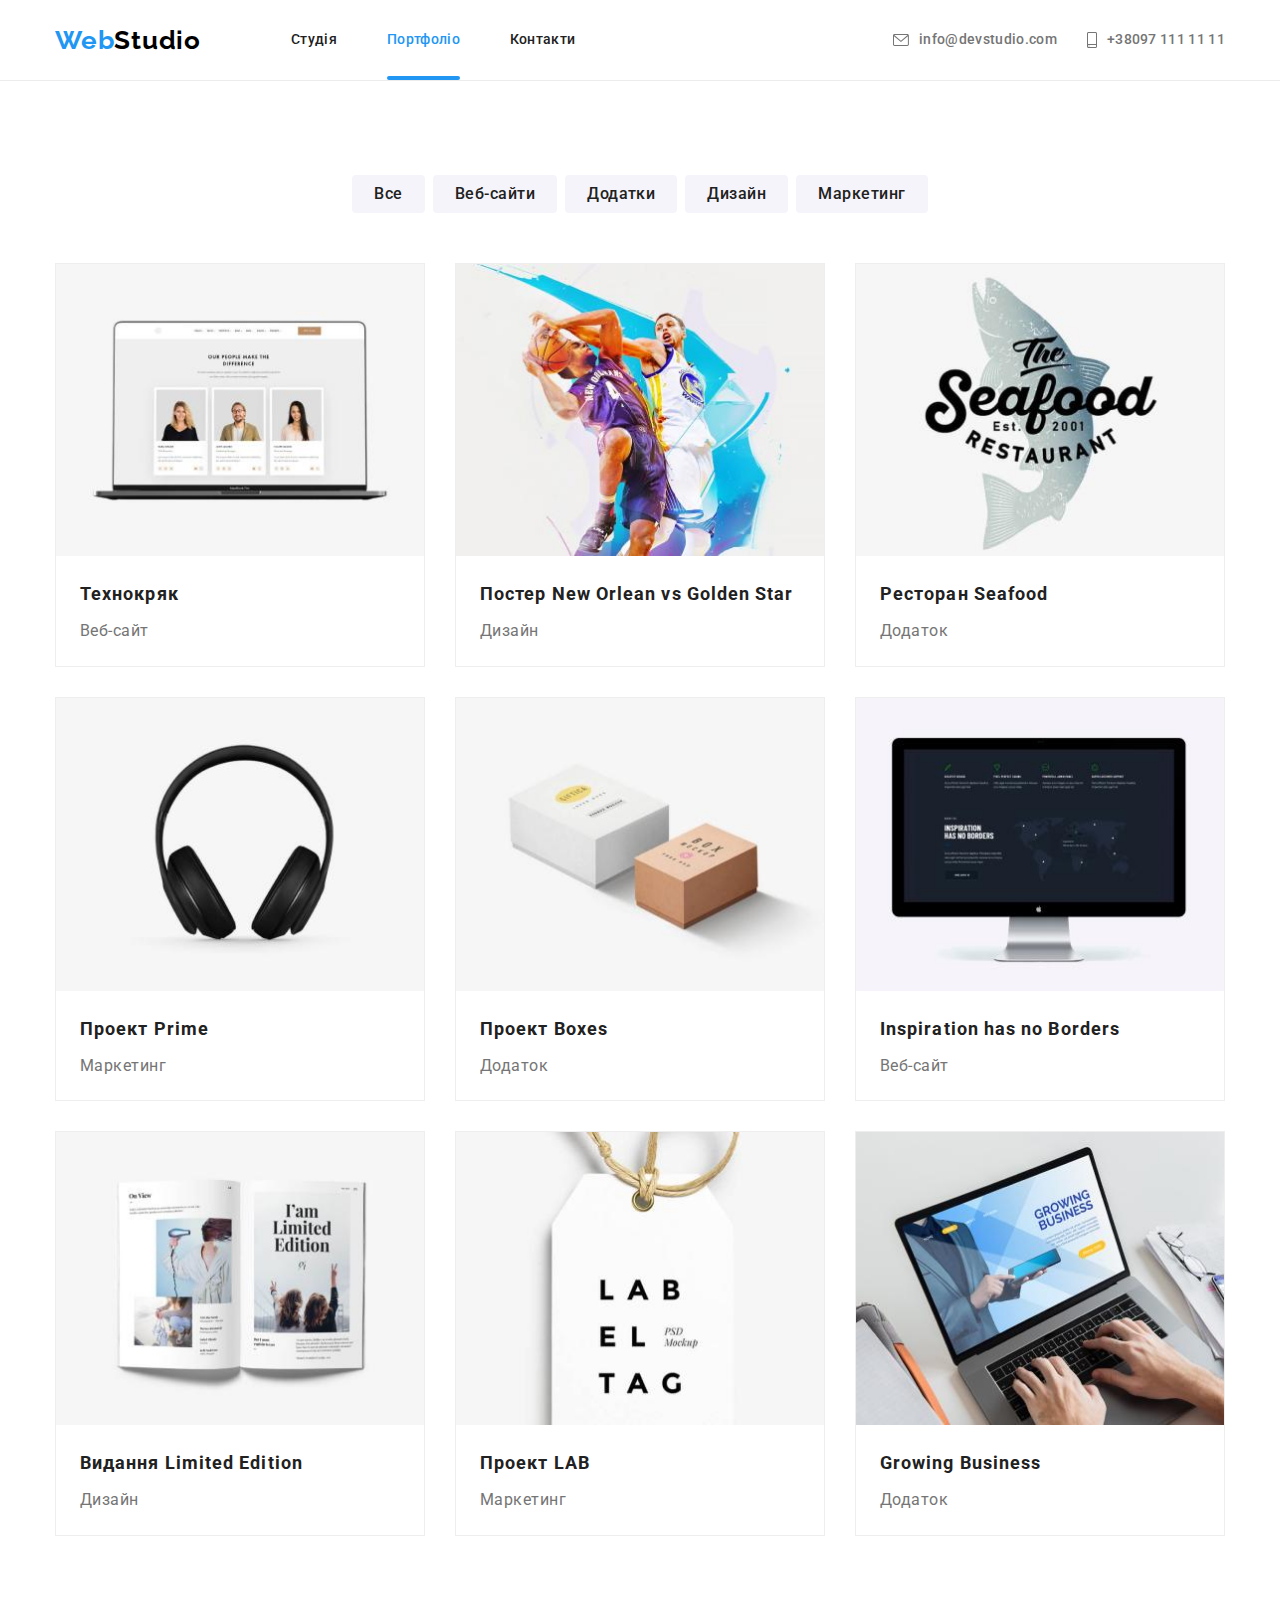
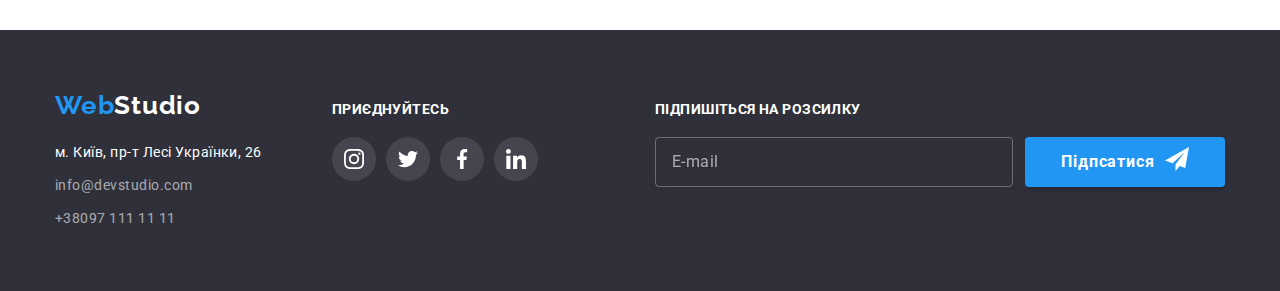
==== commit 43d67835: "добавив карент" ====
--- a/portfolio.html
+++ b/portfolio.html
@@ -12,19 +12,18 @@
     <link rel="stylesheet" href="https://cdnjs.cloudflare.com/ajax/libs/modern-normalize/1.1.0/modern-normalize.min.css">
     <link rel="stylesheet" href="./css/main.min.css">
 </head>
-<body>
+<body class="body">
         <!-- -===--- ГОЛОВА ---===- -->
     <header class="header">
     
         <div class="container header--container">
     
-            <a href="./index.html" class="logo noline"><span class="logo__web">Web</span><span
-                    class="logo__studio">Studio</span></a>
+            <a href="./index.html" class="logo noline"><span class="logo__web">Web</span><span class="logo__studio">Studio</span></a>
     
             <nav class="navsite navsite--margin">
                 <ul class="navsite__list nopoint">
-                    <li class="navsite__item"><a href="./index.html" class="navsite__link noline current">Студія</a></li>
-                    <li class="navsite__item"><a href="./portfolio.html" class="navsite__link noline">Портфоліо</a></li>
+                    <li class="navsite__item"><a href="./index.html" class="navsite__link noline">Студія</a></li>
+                    <li class="navsite__item"><a href="./portfolio.html" class="navsite__link noline current">Портфоліо</a></li>
                     <li class="navsite__item"><a href="/Контакти" class="navsite__link noline">Контакти</a></li>
                 </ul>
             </nav>
@@ -60,23 +59,28 @@
             <div>
                 <nav class="mobmenu-nav">
                     <ul class="mobmenu-nav__list nopoint">
-                        <li class="mobmenu-nav__item"><a href="./index.html" class="mobmenu-nav__link noline">Студія</a>
+                        <li class="mobmenu-nav__item">
+                            <a href="./index.html" class="mobmenu-nav__link noline">Студія</a>
                         </li>
-                        <li class="mobmenu-nav__item"><a href="./portfolio.html"
-                                class="mobmenu-nav__link noline">Портфоліо</a></li>
-                        <li class="mobmenu-nav__item"><a href="/Контакти" class="mobmenu-nav__link noline">Контакти</a></li>
+                        <li class="mobmenu-nav__item">
+                            <a href="./portfolio.html" class="mobmenu-nav__link noline current">Портфоліо</a>
+                        </li>
+                        <li class="mobmenu-nav__item">
+                            <a href="/Контакти" class="mobmenu-nav__link noline">Контакти</a>
+                        </li>
                     </ul>
                 </nav>
             </div>
     
             <div>
                 <ul class="mobmenu-contacts nopoint">
-                    <li class="mobmenu-contacts__item"><a href="tel:+380971111111" class="mobmenu-contacts__tel noline">
+                    <li class="mobmenu-contacts__item">
+                        <a href="tel:+380971111111" class="mobmenu-contacts__link-tel noline">
                             +38097 111 11 11
                         </a>
                     </li>
-                    <li class="mobmenu-contacts__item"><a href="mailto:info@devstudio.com"
-                            class="mobmenu-contacts__mail noline">
+                    <li class="mobmenu-contacts__item">
+                        <a href="mailto:info@devstudio.com" class="mobmenu-contacts__link-mail noline">
                             info@devstudio.com
                         </a>
                     </li>
--- a/css/main.min.css
+++ b/css/main.min.css
@@ -1 +1 @@
-:root{--timing-function: cubic-bezier(0.4, 0, 0.2, 1);--duration: 250ms;--accent-color: #2196f3;--main-text-color: #757575;--main-sections-color: #ffffff;--main-icons-color: #AFB1B8;--title-text-color: #212121;--foothero-back-color: #2F303A;--background-main-color: #e5e5e5;--back-teamsection-color: #F5F4FA;--button-hero-back-color: #188CE8}.nopoint{padding:0;list-style:none}.noline{text-decoration:none}ul,ol{margin:0;padding:0}p,h1,h2,h3,h4,h5,h6{margin:0}.no-scroll{overflow:hidden}.is-hidden{opacity:0;visibility:hidden;pointer-events:none}.hidden{position:absolute;width:1px;height:1px;margin:-1px;border:0;padding:0;white-space:nowrap;clip-path:inset(100%);clip:rect(0 0 0 0);overflow:hidden}body{font-family:"roboto",sans-serif;letter-spacing:.03em;background-color:var(--background-main-color)}img{display:block;max-width:100%;height:auto}.container{margin-left:auto;margin-right:auto}@media screen and (max-width: 479px){.container{padding-left:15px;padding-right:15px}}@media screen and (min-width: 480px){.container{width:450px}}@media screen and (min-width: 768px){.container{width:738px}}@media screen and (min-width: 1200px){.container{width:1200px;padding-left:15px;padding-right:15px}}.section{padding-top:60px;padding-bottom:60px;background-color:var(--main-sections-color)}@media screen and (min-width: 1200px){.section{padding-top:94px;padding-bottom:94px}}.btn{display:inline-block;cursor:pointer;padding:10px 24px;margin-left:auto;margin-right:auto;font-family:"Roboto";font-weight:700;font-size:16px;line-height:1.875;text-align:center;letter-spacing:.06em;background-color:var(--accent-color);color:#fff;box-shadow:0px 4px 4px rgba(0,0,0,.15);border-radius:4px;border:0;transition:background-color var(--duration) var(--timing-function),box-shadow var(--duration) var(--timing-function)}.btn:hover,.btn:focus{box-shadow:0px 4px 4px rgba(0,0,0,.15);background-color:var(--button-hero-back-color);outline-color:#fff}.soc-list{display:flex;justify-content:center;gap:10px}.soc-list__link{width:44px;height:44px;border-radius:50%;display:flex;justify-content:center;align-items:center}.soc-list__icon{fill:currentColor}.main-title{margin-bottom:30px;font-weight:700;font-size:28px;line-height:1.178;text-align:center;color:var(--title-text-color)}@media screen and (min-width: 1200px){.main-title{margin-bottom:50px;font-size:36px;line-height:1.16}}.header{letter-spacing:.02em;background-color:#fff;border-bottom:1px solid #ececec}.header--container{display:flex;align-items:center}@media screen and (max-width: 767px){.header--container{padding:10px 15px}}.logo{font-family:"raleway",sans-serif;font-weight:700;font-size:24px;line-height:1.166;letter-spacing:.03em;color:#fff;transition:color var(--duration) var(--timing-function)}@media screen and (min-width: 1200px){.logo{font-size:26px;line-height:1.19}}.logo:hover,.logo:focus{color:var(--accent-color)}.logo__web{color:var(--accent-color)}.logo__studio{color:#000;transition:color var(--duration) var(--timing-function)}.logo__studio:hover,.logo__studio:focus{color:var(--accent-color)}.btnmenu{padding:0;display:flex;justify-content:center;align-items:center;border-color:rgba(0,0,0,0);background-color:#fff}@media screen and (min-width: 768px){.btnmenu{display:none}}.btnmenu-open{margin-left:auto}.btnmenu-open:hover,.btnmenu-open:focus{fill:var(--accent-color)}.btnmenu-close{position:absolute;top:10px;right:15px}.btnmenu-close:hover,.btnmenu-close:focus{fill:var(--accent-color)}.mobmenu{position:fixed;z-index:2;top:0;display:flex;flex-direction:column;justify-content:space-between;width:100vw;height:100vh;padding:48px 40px;font-weight:500;font-size:28px;line-height:1.175;letter-spacing:.02em;background-color:#fff;transition:opacity var(--duration) var(--timing-function),visibility var(--duration) var(--timing-function),transform 500ms var(--timing-function)}@media screen and (min-width: 480px){.mobmenu{font-size:40px;line-height:1.175}}.mobmenu.is-hidden{transform:translateY(-100%)}.mobmenu-nav__item:not(:last-child){margin-bottom:32px}.mobmenu-nav__link{color:var(--title-text-color)}.mobmenu-contacts__tel{font-size:24px;line-height:1.176;color:var(--accent-color)}@media screen and (min-width: 480px){.mobmenu-contacts__tel{font-size:34px;line-height:1.1764705882}}.mobmenu-contacts__mail{margin-top:32px;font-size:17px;line-height:1.166;color:var(--main-text-color)}@media screen and (min-width: 480px){.mobmenu-contacts__mail{font-size:24px;line-height:1.1666666667}}.mobmenu-soc{margin-top:64px;display:flex}.mobmenu-soc__item:not(:last-child){border-right:1px solid rgba(33,33,33,.2);margin-right:3px;padding-right:3px}@media screen and (min-width: 480px){.mobmenu-soc__item:not(:last-child){margin-right:10px;padding-right:10px}}.mobmenu-soc__link{font-size:13px;line-height:1.1;color:var(--accent-color)}@media screen and (min-width: 480px){.mobmenu-soc__link{font-size:18px;line-height:1.2222222222}}.navsite--margin{margin-left:90px}.navsite__list{display:none;column-gap:50px}@media screen and (min-width: 768px){.navsite__list{display:flex}}.navsite__item{position:relative}.navsite__link{display:block;padding-top:32px;padding-bottom:32px;font-weight:500;font-size:14px;line-height:1.14;color:var(--title-text-color);transition:color var(--duration) var(--timing-function)}.navsite__link:hover,.navsite__link:focus{color:var(--accent-color)}.navsite__link.current{color:var(--accent-color)}.navsite__link.current::after{content:"";position:absolute;bottom:0;left:0;width:100%;height:4px;background-color:var(--accent-color);border-radius:2px}.contacts{display:none;column-gap:30px}@media screen and (min-width: 768px){.contacts{display:block}}@media screen and (min-width: 1200px){.contacts{display:flex}}.contacts--margin{margin-left:auto}.contacts__link{display:flex;align-items:center;font-weight:500;font-size:12px;line-height:1.1666666667;color:var(--main-text-color);transition:color var(--duration) var(--timing-function)}@media screen and (max-width: 1199px){.contacts__link{margin-bottom:10px}}@media screen and (min-width: 1200px){.contacts__link{font-size:14px;line-height:1.14}}.contacts__link:hover,.contacts__link:focus{color:var(--accent-color)}.contacts__icon{margin-right:8px;fill:currentColor}@media screen and (min-width: 1200px){.contacts__icon{margin-right:10px}}.hero{text-align:center;color:#fff;background-color:var(--foothero-back-color);padding-top:118px;padding-bottom:118px;margin-right:auto;margin-left:auto;height:400px;max-width:1600px;background-repeat:no-repeat;background-position:center;background-size:cover}@media screen and (min-width: 1200px){.hero{height:600px;padding-top:200px;padding-bottom:200px}}.hero--back{background-image:linear-gradient(to right, rgba(47, 48, 58, 0.4), rgba(47, 48, 58, 0.4)),url(../images/hero-fon.jpg)}.hero__title{max-width:360px;margin-left:auto;margin-right:auto;margin-bottom:30px;font-weight:900;font-size:26px;line-height:1.615;text-transform:uppercase;letter-spacing:.06em}@media screen and (min-width: 1200px){.hero__title{max-width:696px;font-size:44px;line-height:1.363}}.features{background-color:var(--main-sections-color)}.features-list{display:flex;flex-wrap:wrap;gap:30px}@media screen and (min-width: 768px){.features-list-item{width:calc((100% - 30px)/2)}}@media screen and (min-width: 1200px){.features-list-item{width:calc((100% - 90px)/4)}}.features-list-item__container{display:flex;justify-content:center;align-items:center;height:120px;margin-bottom:30px;border-radius:4px;background-color:var(--back-teamsection-color)}.features-list-item__title{margin-bottom:10px;font-weight:700;font-size:14px;line-height:1.14;text-transform:uppercase;color:var(--title-text-color)}@media screen and (max-width: 767px){.features-list-item__title{text-align:center}}.features-list-item__text{font-weight:400;font-size:14px;line-height:1.71;color:var(--main-text-color)}.ourworks{padding-top:0;background-color:var(--main-sections-color)}@media screen and (max-width: 1199px){.ourworks{display:none}}.ourworks-list{display:flex;gap:30px}.ourworks-list__img{display:block}.ourworks-list__item{position:relative}.ourworks-list__text{position:absolute;left:0;bottom:0;width:100%;height:70px;padding-top:27px;padding-bottom:27px;font-weight:700;font-size:14px;line-height:1.143;text-align:center;letter-spacing:.03em;text-transform:uppercase;color:#fff;background-color:rgba(47,48,58,.8)}.team{background-color:var(--back-teamsection-color)}.team-list{display:flex;flex-wrap:wrap;gap:30px}.team-card{padding-bottom:30px;width:100%;box-shadow:0px 1px 3px rgba(0,0,0,.12),0px 1px 1px rgba(0,0,0,.14),0px 2px 1px rgba(0,0,0,.2);border-radius:0px 0px 4px 4px;background-color:var(--main-sections-color)}@media screen and (min-width: 768px){.team-card{width:calc((100% - 30px)/2)}}@media screen and (min-width: 1200px){.team-card{width:calc((100% - 90px)/4)}}.team-card__img{margin-bottom:30px}.team-card__title{margin-bottom:10px;font-weight:500;font-size:16px;line-height:1.18;text-align:center;color:var(--title-text-color)}.team-card__text{margin-bottom:16px;font-weight:400;font-size:16px;line-height:1.18;text-align:center;color:var(--main-text-color)}.team-soc--color{color:var(--main-icons-color);transition:background-color var(--duration) var(--timing-function),color var(--duration) var(--timing-function)}.team-soc--color:hover,.team-soc--color:focus{background-color:var(--accent-color);color:#fff;outline-color:#fff}.clients{background-color:var(--main-sections-color)}.clients-list{display:flex;flex-wrap:wrap;gap:30px}.clients-list-item{width:calc((100% - 30px)/2)}@media screen and (min-width: 768px){.clients-list-item{width:calc((100% - 60px)/3)}}@media screen and (min-width: 1200px){.clients-list-item{width:calc((100% - 150px)/6)}}.clients-list-item__link{display:flex;justify-content:center;align-items:center;height:92px;border:1px solid var(--main-icons-color);border-radius:4px;color:var(--main-icons-color);transition:border-color var(--duration) var(--timing-function),color var(--duration) var(--timing-function),outline-color var(--duration) var(--timing-function)}.clients-list-item__link:hover,.clients-list-item__link:focus{border-color:var(--accent-color);color:var(--accent-color);outline-color:var(--accent-color)}.clients-list-item__icon{fill:currentColor}.btn-list{display:flex;flex-wrap:wrap;column-gap:8px;margin-bottom:40px}@media screen and (max-width: 767px){.btn-list{row-gap:15px;max-width:326px}}@media screen and (min-width: 768px){.btn-list{justify-content:center;margin-bottom:30px}}@media screen and (min-width: 1200px){.btn-list{margin-bottom:50px}}.btn-list__btn{cursor:pointer;padding:6px 22px;font-family:"Roboto";font-weight:500;font-size:16px;line-height:1.62;text-align:center;letter-spacing:.03em;background-color:#f5f4fa;color:var(--title-text-color);border:0;border-radius:4px;transition:background-color var(--duration) var(--timing-function),color var(--duration) var(--timing-function),box-shadow var(--duration) var(--timing-function)}.btn-list__btn:hover,.btn-list__btn:focus{background-color:var(--accent-color);color:#fff;box-shadow:0px 3px 1px rgba(0,0,0,.1),0px 1px 2px rgba(0,0,0,.08),0px 2px 2px rgba(0,0,0,.12)}.select-list{display:flex;flex-wrap:wrap;gap:30px}.port-card{width:100%;background-color:var(--main-sections-color);border:1px solid #eee;transition:box-shadow var(--duration) var(--timing-function)}@media screen and (min-width: 768px){.port-card{width:calc((100% - 30px)/2)}}@media screen and (min-width: 1200px){.port-card{width:calc((100% - 60px)/3)}}.port-card:hover,.port-card:focus{box-shadow:0px 1px 1px rgba(0,0,0,.12),0px 4px 4px rgba(0,0,0,.06),1px 4px 6px rgba(0,0,0,.16)}.port-card__top{position:relative;overflow:hidden}.port-card__top-text{position:absolute;width:100%;height:100%;padding:63px 24px;font-weight:400;font-size:18px;line-height:1.555;letter-spacing:.03em;color:#fff;background:rgba(33,150,243,.9);transition:transform var(--duration) var(--timing-function)}.port-card:hover .port-card__top-text,.port-card:focus .port-card__top-text{transform:translateY(-100%)}.port-card__bottom{padding:20px 24px}.port-card__bottom-title{font-weight:700;font-size:18px;line-height:2;letter-spacing:.06em;color:var(--title-text-color)}.port-card__bottom-text{margin-top:4px;font-weight:400;font-size:16px;line-height:1.87;letter-spacing:.03em;color:var(--main-text-color)}.footer{padding-top:60px;padding-bottom:60px;background-color:var(--foothero-back-color)}.footer .container{display:flex}@media screen and (max-width: 1199px){.footer .container{flex-wrap:wrap;justify-content:center;gap:60px}}@media screen and (min-width: 768px)and (max-width: 1199px){.footer .container{column-gap:165px}}@media screen and (min-width: 1200px){.footer .container{align-items:baseline}}@media screen and (max-width: 1199px){.footer-contacts{text-align:center}}.address{font-style:normal;font-weight:400;font-size:14px;line-height:1.71;color:#fff}.address-margin{margin-top:20px}.address__item{margin-top:9px}.address__link{color:rgba(255,255,255,.6);transition:color var(--duration) var(--timing-function)}.address__link:hover,.address__link:focus{color:var(--accent-color);outline-color:var(--accent-color)}@media screen and (min-width: 1200px){.footer-soc{margin-left:70px}}@media screen and (max-width: 1199px){.footer-soc{text-align:center}}.footer-title{margin-bottom:20px;font-weight:700;font-size:14px;line-height:1.143;letter-spacing:.03em;text-transform:uppercase;color:#fff}.footer-soc--color{color:#fff;background-color:rgba(255,255,255,.1);transition:background-color var(--duration) var(--timing-function),outline-color var(--duration) var(--timing-function)}.footer-soc--color:hover,.footer-soc--color:focus{background-color:var(--accent-color);outline-color:#fff}@media screen and (min-width: 1200px){.footer-container-form{margin-left:auto}}@media screen and (max-width: 1199px){.footer-container-form{text-align:center}}@media screen and (min-width: 1200px){.footer-form{display:flex}}.footer-form .btn{width:200px;height:50px;display:flex;justify-content:center;gap:10px}@media screen and (max-width: 1199px){.footer-form .btn{margin-top:20px}}.footer-form__email{width:calc(100vw - 30px);height:50px;color:var(--main-sections-color);background-color:rgba(0,0,0,0);border:1px solid rgba(255,255,255,.3);filter:drop-shadow(0px 4px 4px rgba(0, 0, 0, 0.15));border-radius:4px;transition:border-color var(--duration) var(--timing-function)}@media screen and (min-width: 480px){.footer-form__email{width:450px}}@media screen and (min-width: 1200px){.footer-form__email{width:358px;margin-right:12px;padding-left:16px}}.footer-form__email:hover,.footer-form__email:focus{border-color:var(--accent-color);outline:rgba(0,0,0,0)}.footer-form__email::placeholder{font-weight:400;font-size:16px;line-height:1.25;letter-spacing:.03em;color:rgba(255,255,255,.6)}.footer-form__icon{fill:#fff}.backdrop{position:fixed;top:0;width:100vw;height:100vh;background-color:rgba(0,0,0,.2);transition:opacity var(--duration) var(--timing-function) 250ms,visibility var(--duration) var(--timing-function) 250ms}.modal{position:absolute;top:50%;left:50%;transform:translate(-50%, -50%);width:528px;min-height:581px;padding:40px;background-color:#fff;box-shadow:0px 1px 3px rgba(0,0,0,.12),0px 1px 1px rgba(0,0,0,.14),0px 2px 1px rgba(0,0,0,.2);border-radius:4px;transition:transform var(--duration) var(--timing-function)}.backdrop.is-hidden .modal{transform:translate(-50%, -50%) rotateX(90deg)}.modal__title{margin-bottom:12px;font-weight:700;font-size:20px;line-height:1.15;text-align:center;letter-spacing:.03em;color:var(--title-text-color)}.modalbtn-close{position:absolute;top:8px;right:8px;display:flex;align-items:center;justify-content:center;cursor:pointer;width:30px;height:30px;background:#fff;border:1px solid rgba(0,0,0,.1);border-radius:50%;outline:rgba(0,0,0,0);transition:border-color var(--duration) var(--timing-function)}.modalbtn-close:focus{border-color:var(--accent-color)}.modalbtn-close__icon{transition:fill var(--duration) var(--timing-function)}.modalbtn-close:hover .modalbtn-close__icon{fill:var(--accent-color)}.modal-form{font-weight:400;font-size:12px;line-height:1.166;letter-spacing:.01em;color:#757575}.modal-form textarea{height:120px;padding:16px;resize:none}.modal-form .btn{display:inherit;width:200px;height:50px}.input-data{position:relative}.input-data--margin{margin-top:4px;margin-bottom:10px}.input-data__input{width:100%;height:40px;padding-left:42px;border:1px solid rgba(33,33,33,.2);border-radius:4px;outline:rgba(0,0,0,0);transition:border-color var(--duration) var(--timing-function)}.input-data__input:hover,.input-data__input:focus{border-color:var(--accent-color)}.input-data__input::placeholder{color:rgba(117,117,117,.5)}.input-data__icon{position:absolute;top:50%;left:12px;transform:translateY(-50%);transition:fill var(--duration) var(--timing-function)}.input-data__input:hover+.input-data__icon,.input-data__input:focus+.input-data__icon{fill:var(--accent-color)}.form-agreement{position:relative;text-align:center}.form-agreement--margin{margin-top:20px;margin-bottom:30px}.form-agreement__text{display:flex;align-items:center;justify-content:center;gap:7px;font-weight:400;font-size:14px;line-height:1.714;letter-spacing:.03em;color:var(--main-text-color)}.form-agreement__spanicon{display:flex;align-items:center;justify-content:center;width:16px;height:16px;border:2px solid var(--title-text-color);border-radius:2px;transition:border-color var(--duration) var(--timing-function)}.form-agreement__check:checked+.form-agreement__text .form-agreement__spanicon{background-color:var(--accent-color);border:none}.form-agreement__check:focus+.form-agreement__text .form-agreement__spanicon{border-color:var(--accent-color)}.form-agreement__icon{fill:rgba(0,0,0,0)}.form-agreement__check:checked+.form-agreement__text .form-agreement__icon{fill:#fff}.form-agreement__agreement{color:#2196f3}.form-agreement__agreement:focus{outline-color:var(--accent-color)}/*# sourceMappingURL=main.min.css.map */+:root{--timing-function: cubic-bezier(0.4, 0, 0.2, 1);--duration: 250ms;--accent-color: #2196f3;--main-text-color: #757575;--main-sections-color: #ffffff;--main-icons-color: #AFB1B8;--title-text-color: #212121;--foothero-back-color: #2F303A;--background-main-color: #e5e5e5;--back-teamsection-color: #F5F4FA;--button-hero-back-color: #188CE8}.nopoint{padding:0;list-style:none}.noline{text-decoration:none}ul,ol{margin:0;padding:0}p,h1,h2,h3,h4,h5,h6{margin:0}.no-scroll{overflow:hidden}.is-hidden{opacity:0;visibility:hidden;pointer-events:none}.hidden{position:absolute;width:1px;height:1px;margin:-1px;border:0;padding:0;white-space:nowrap;clip-path:inset(100%);clip:rect(0 0 0 0);overflow:hidden}body{font-family:"roboto",sans-serif;letter-spacing:.03em;background-color:var(--background-main-color)}img{display:block;max-width:100%;height:auto}.container{margin-left:auto;margin-right:auto}@media screen and (max-width: 479px){.container{padding-left:15px;padding-right:15px}}@media screen and (min-width: 480px){.container{width:450px}}@media screen and (min-width: 768px){.container{width:738px}}@media screen and (min-width: 1200px){.container{width:1200px;padding-left:15px;padding-right:15px}}.section{padding-top:60px;padding-bottom:60px;background-color:var(--main-sections-color)}@media screen and (min-width: 1200px){.section{padding-top:94px;padding-bottom:94px}}.btn{display:inline-block;cursor:pointer;padding:10px 24px;margin-left:auto;margin-right:auto;font-family:"Roboto";font-weight:700;font-size:16px;line-height:1.875;text-align:center;letter-spacing:.06em;background-color:var(--accent-color);color:#fff;box-shadow:0px 4px 4px rgba(0,0,0,.15);border-radius:4px;border:0;transition:background-color var(--duration) var(--timing-function),box-shadow var(--duration) var(--timing-function)}.btn:hover,.btn:focus{box-shadow:0px 4px 4px rgba(0,0,0,.15);background-color:var(--button-hero-back-color);outline-color:#fff}.soc-list{display:flex;justify-content:center;gap:10px}.soc-list__link{width:44px;height:44px;border-radius:50%;display:flex;justify-content:center;align-items:center}.soc-list__icon{fill:currentColor}.main-title{margin-bottom:30px;font-weight:700;font-size:28px;line-height:1.178;text-align:center;color:var(--title-text-color)}@media screen and (min-width: 1200px){.main-title{margin-bottom:50px;font-size:36px;line-height:1.16}}.header{letter-spacing:.02em;background-color:#fff;border-bottom:1px solid #ececec}.header--container{display:flex;align-items:center}@media screen and (max-width: 767px){.header--container{padding:10px 15px}}.logo{font-family:"raleway",sans-serif;font-weight:700;font-size:24px;line-height:1.166;letter-spacing:.03em;color:#fff;transition:color var(--duration) var(--timing-function)}@media screen and (min-width: 1200px){.logo{font-size:26px;line-height:1.19}}.logo:hover,.logo:focus{color:var(--accent-color)}.logo__web{color:var(--accent-color)}.logo__studio{color:#000;transition:color var(--duration) var(--timing-function)}.logo__studio:hover,.logo__studio:focus{color:var(--accent-color)}.btnmenu{padding:0;display:flex;justify-content:center;align-items:center;border-color:rgba(0,0,0,0);background-color:#fff}@media screen and (min-width: 768px){.btnmenu{display:none}}.btnmenu-open{margin-left:auto}.btnmenu-open:hover,.btnmenu-open:focus{fill:var(--accent-color)}.btnmenu-close{position:absolute;top:10px;right:15px}.btnmenu-close:hover,.btnmenu-close:focus{fill:var(--accent-color)}.mobmenu{position:fixed;z-index:2;top:0;display:flex;flex-direction:column;justify-content:space-between;width:100vw;height:100vh;padding:48px 40px;font-weight:500;font-size:28px;line-height:1.175;letter-spacing:.02em;background-color:#fff;transition:opacity var(--duration) var(--timing-function),visibility var(--duration) var(--timing-function),transform 500ms var(--timing-function)}@media screen and (min-width: 480px){.mobmenu{font-size:40px;line-height:1.175}}.mobmenu.is-hidden{transform:translateY(-100%)}.mobmenu-nav__item:not(:last-child){margin-bottom:32px}.mobmenu-nav__link{color:var(--title-text-color)}.mobmenu-nav__link.current{color:var(--accent-color)}.mobmenu-contacts__link-tel{font-size:24px;line-height:1.176;color:var(--accent-color)}@media screen and (min-width: 480px){.mobmenu-contacts__link-tel{font-size:34px;line-height:1.1764705882}}.mobmenu-contacts__link-mail{margin-top:32px;font-size:17px;line-height:1.166;color:var(--main-text-color)}@media screen and (min-width: 480px){.mobmenu-contacts__link-mail{font-size:24px;line-height:1.1666666667}}.mobmenu-soc{margin-top:32px;display:flex}@media screen and (min-width: 480px){.mobmenu-soc{margin-top:64px}}.mobmenu-soc__item:not(:last-child) .mobmenu-soc__link{border-right:1px solid rgba(33,33,33,.2);margin-right:3px;padding-right:3px}@media screen and (min-width: 480px){.mobmenu-soc__item:not(:last-child) .mobmenu-soc__link{margin-right:10px;padding-right:10px}}.mobmenu-soc__link{font-size:13px;line-height:1.1;color:var(--accent-color)}@media screen and (min-width: 480px){.mobmenu-soc__link{font-size:18px;line-height:1.2222222222}}.navsite--margin{margin-left:90px}.navsite__list{display:none;column-gap:50px}@media screen and (min-width: 768px){.navsite__list{display:flex}}.navsite__item{position:relative}.navsite__link{display:block;padding-top:32px;padding-bottom:32px;font-weight:500;font-size:14px;line-height:1.14;color:var(--title-text-color);transition:color var(--duration) var(--timing-function)}.navsite__link:hover,.navsite__link:focus{color:var(--accent-color)}.navsite__link.current{color:var(--accent-color)}.navsite__link.current::after{content:"";position:absolute;bottom:0;left:0;width:100%;height:4px;background-color:var(--accent-color);border-radius:2px}.contacts{display:none;column-gap:30px}@media screen and (min-width: 768px){.contacts{display:block}}@media screen and (min-width: 1200px){.contacts{display:flex}}.contacts--margin{margin-left:auto}.contacts__link{display:flex;align-items:center;font-weight:500;font-size:12px;line-height:1.1666666667;color:var(--main-text-color);transition:color var(--duration) var(--timing-function)}@media screen and (max-width: 1199px){.contacts__link{margin-bottom:10px}}@media screen and (min-width: 1200px){.contacts__link{font-size:14px;line-height:1.14}}.contacts__link:hover,.contacts__link:focus{color:var(--accent-color)}.contacts__icon{margin-right:8px;fill:currentColor}@media screen and (min-width: 1200px){.contacts__icon{margin-right:10px}}@media screen and (max-width: 1199px){.icon--mail{width:14px}}@media screen and (max-width: 1199px){.icon--tel{height:14px}}.hero{text-align:center;color:#fff;background-color:var(--foothero-back-color);padding-top:118px;padding-bottom:118px;margin-right:auto;margin-left:auto;height:400px;max-width:1600px;background-repeat:no-repeat;background-position:center;background-size:cover}@media screen and (min-width: 1200px){.hero{height:600px;padding-top:200px;padding-bottom:200px}}.hero--back{background-image:linear-gradient(to right, rgba(47, 48, 58, 0.4), rgba(47, 48, 58, 0.4)),url(../images/hero-fon.jpg)}.hero__title{max-width:360px;margin-left:auto;margin-right:auto;margin-bottom:30px;font-weight:900;font-size:26px;line-height:1.615;text-transform:uppercase;letter-spacing:.06em}@media screen and (min-width: 1200px){.hero__title{max-width:696px;font-size:44px;line-height:1.363}}.features{background-color:var(--main-sections-color)}.features-list{display:flex;flex-wrap:wrap;gap:30px}@media screen and (min-width: 768px){.features-list-item{width:calc((100% - 30px)/2)}}@media screen and (min-width: 1200px){.features-list-item{width:calc((100% - 90px)/4)}}.features-list-item__container{display:flex;justify-content:center;align-items:center;height:120px;margin-bottom:30px;border-radius:4px;background-color:var(--back-teamsection-color)}.features-list-item__title{margin-bottom:10px;font-weight:700;font-size:14px;line-height:1.14;text-transform:uppercase;color:var(--title-text-color)}@media screen and (max-width: 767px){.features-list-item__title{text-align:center}}.features-list-item__text{font-weight:400;font-size:14px;line-height:1.71;color:var(--main-text-color)}.ourworks{padding-top:0;background-color:var(--main-sections-color)}@media screen and (max-width: 1199px){.ourworks{display:none}}.ourworks-list{display:flex;gap:30px}.ourworks-list__img{display:block}.ourworks-list__item{position:relative}.ourworks-list__text{position:absolute;left:0;bottom:0;width:100%;height:70px;padding-top:27px;padding-bottom:27px;font-weight:700;font-size:14px;line-height:1.143;text-align:center;letter-spacing:.03em;text-transform:uppercase;color:#fff;background-color:rgba(47,48,58,.8)}.team{background-color:var(--back-teamsection-color)}.team-list{display:flex;flex-wrap:wrap;gap:30px}.team-card{padding-bottom:30px;width:100%;box-shadow:0px 1px 3px rgba(0,0,0,.12),0px 1px 1px rgba(0,0,0,.14),0px 2px 1px rgba(0,0,0,.2);border-radius:0px 0px 4px 4px;background-color:var(--main-sections-color)}@media screen and (min-width: 768px){.team-card{width:calc((100% - 30px)/2)}}@media screen and (min-width: 1200px){.team-card{width:calc((100% - 90px)/4)}}.team-card__img{margin-bottom:30px}.team-card__title{margin-bottom:10px;font-weight:500;font-size:16px;line-height:1.18;text-align:center;color:var(--title-text-color)}.team-card__text{margin-bottom:16px;font-weight:400;font-size:16px;line-height:1.18;text-align:center;color:var(--main-text-color)}.team-soc--color{color:var(--main-icons-color);transition:background-color var(--duration) var(--timing-function),color var(--duration) var(--timing-function)}.team-soc--color:hover,.team-soc--color:focus{background-color:var(--accent-color);color:#fff;outline-color:#fff}.clients{background-color:var(--main-sections-color)}.clients-list{display:flex;flex-wrap:wrap;gap:30px}.clients-list-item{width:calc((100% - 30px)/2)}@media screen and (min-width: 768px){.clients-list-item{width:calc((100% - 60px)/3)}}@media screen and (min-width: 1200px){.clients-list-item{width:calc((100% - 150px)/6)}}.clients-list-item__link{display:flex;justify-content:center;align-items:center;height:92px;border:1px solid var(--main-icons-color);border-radius:4px;color:var(--main-icons-color);transition:border-color var(--duration) var(--timing-function),color var(--duration) var(--timing-function),outline-color var(--duration) var(--timing-function)}.clients-list-item__link:hover,.clients-list-item__link:focus{border-color:var(--accent-color);color:var(--accent-color);outline-color:var(--accent-color)}.clients-list-item__icon{fill:currentColor}.btn-list{display:flex;flex-wrap:wrap;column-gap:8px;margin-bottom:40px}@media screen and (max-width: 767px){.btn-list{row-gap:15px;max-width:326px}}@media screen and (min-width: 768px){.btn-list{justify-content:center;margin-bottom:30px}}@media screen and (min-width: 1200px){.btn-list{margin-bottom:50px}}.btn-list__btn{cursor:pointer;padding:6px 22px;font-family:"Roboto";font-weight:500;font-size:16px;line-height:1.62;text-align:center;letter-spacing:.03em;background-color:#f5f4fa;color:var(--title-text-color);border:0;border-radius:4px;transition:background-color var(--duration) var(--timing-function),color var(--duration) var(--timing-function),box-shadow var(--duration) var(--timing-function)}.btn-list__btn:hover,.btn-list__btn:focus{background-color:var(--accent-color);color:#fff;box-shadow:0px 3px 1px rgba(0,0,0,.1),0px 1px 2px rgba(0,0,0,.08),0px 2px 2px rgba(0,0,0,.12)}.select-list{display:flex;flex-wrap:wrap;gap:30px}.port-card{width:100%;background-color:var(--main-sections-color);border:1px solid #eee;transition:box-shadow var(--duration) var(--timing-function)}@media screen and (min-width: 768px){.port-card{width:calc((100% - 30px)/2)}}@media screen and (min-width: 1200px){.port-card{width:calc((100% - 60px)/3)}}.port-card:hover,.port-card:focus{box-shadow:0px 1px 1px rgba(0,0,0,.12),0px 4px 4px rgba(0,0,0,.06),1px 4px 6px rgba(0,0,0,.16)}.port-card__top{position:relative;overflow:hidden}.port-card__top-text{position:absolute;width:100%;height:100%;padding:63px 24px;font-weight:400;font-size:18px;line-height:1.555;letter-spacing:.03em;color:#fff;background:rgba(33,150,243,.9);transition:transform var(--duration) var(--timing-function)}.port-card:hover .port-card__top-text,.port-card:focus .port-card__top-text{transform:translateY(-100%)}.port-card__bottom{padding:20px 24px}.port-card__bottom-title{font-weight:700;font-size:18px;line-height:2;letter-spacing:.06em;color:var(--title-text-color)}.port-card__bottom-text{margin-top:4px;font-weight:400;font-size:16px;line-height:1.87;letter-spacing:.03em;color:var(--main-text-color)}.footer{padding-top:60px;padding-bottom:60px;background-color:var(--foothero-back-color)}.footer .container{display:flex}@media screen and (max-width: 1199px){.footer .container{flex-wrap:wrap;justify-content:center;gap:60px}}@media screen and (min-width: 768px)and (max-width: 1199px){.footer .container{column-gap:165px}}@media screen and (min-width: 1200px){.footer .container{align-items:baseline}}@media screen and (max-width: 1199px){.footer-contacts{text-align:center}}.address{font-style:normal;font-weight:400;font-size:14px;line-height:1.71;color:#fff}.address-margin{margin-top:20px}.address__item{margin-top:9px}.address__link{color:rgba(255,255,255,.6);transition:color var(--duration) var(--timing-function)}.address__link:hover,.address__link:focus{color:var(--accent-color);outline-color:var(--accent-color)}@media screen and (min-width: 1200px){.footer-soc{margin-left:70px}}@media screen and (max-width: 1199px){.footer-soc{text-align:center}}.footer-title{margin-bottom:20px;font-weight:700;font-size:14px;line-height:1.143;letter-spacing:.03em;text-transform:uppercase;color:#fff}.footer-soc--color{color:#fff;background-color:rgba(255,255,255,.1);transition:background-color var(--duration) var(--timing-function),outline-color var(--duration) var(--timing-function)}.footer-soc--color:hover,.footer-soc--color:focus{background-color:var(--accent-color);outline-color:#fff}@media screen and (min-width: 1200px){.footer-container-form{margin-left:auto}}@media screen and (max-width: 1199px){.footer-container-form{text-align:center}}@media screen and (min-width: 1200px){.footer-form{display:flex}}.footer-form .btn{width:200px;height:50px;display:flex;justify-content:center;gap:10px}@media screen and (max-width: 1199px){.footer-form .btn{margin-top:20px}}.footer-form__email{width:calc(100vw - 30px);height:50px;color:var(--main-sections-color);background-color:rgba(0,0,0,0);border:1px solid rgba(255,255,255,.3);filter:drop-shadow(0px 4px 4px rgba(0, 0, 0, 0.15));border-radius:4px;transition:border-color var(--duration) var(--timing-function)}@media screen and (min-width: 480px){.footer-form__email{width:450px}}@media screen and (min-width: 1200px){.footer-form__email{width:358px;margin-right:12px;padding-left:16px}}.footer-form__email:hover,.footer-form__email:focus{border-color:var(--accent-color);outline:rgba(0,0,0,0)}.footer-form__email::placeholder{font-weight:400;font-size:16px;line-height:1.25;letter-spacing:.03em;color:rgba(255,255,255,.6)}.footer-form__icon{fill:#fff}.backdrop{position:fixed;top:0;width:100vw;height:100vh;background-color:rgba(0,0,0,.2);transition:opacity var(--duration) var(--timing-function) 250ms,visibility var(--duration) var(--timing-function) 250ms}.modal{position:absolute;top:50%;left:50%;transform:translate(-50%, -50%);width:528px;min-height:581px;padding:40px;background-color:#fff;box-shadow:0px 1px 3px rgba(0,0,0,.12),0px 1px 1px rgba(0,0,0,.14),0px 2px 1px rgba(0,0,0,.2);border-radius:4px;transition:transform var(--duration) var(--timing-function)}.backdrop.is-hidden .modal{transform:translate(-50%, -50%) rotateX(90deg)}.modal__title{margin-bottom:12px;font-weight:700;font-size:20px;line-height:1.15;text-align:center;letter-spacing:.03em;color:var(--title-text-color)}.modalbtn-close{position:absolute;top:8px;right:8px;display:flex;align-items:center;justify-content:center;cursor:pointer;width:30px;height:30px;background:#fff;border:1px solid rgba(0,0,0,.1);border-radius:50%;outline:rgba(0,0,0,0);transition:border-color var(--duration) var(--timing-function)}.modalbtn-close:focus{border-color:var(--accent-color)}.modalbtn-close__icon{transition:fill var(--duration) var(--timing-function)}.modalbtn-close:hover .modalbtn-close__icon{fill:var(--accent-color)}.modal-form{font-weight:400;font-size:12px;line-height:1.166;letter-spacing:.01em;color:#757575}.modal-form textarea{height:120px;padding:16px;resize:none}.modal-form .btn{display:inherit;width:200px;height:50px}.input-data{position:relative}.input-data--margin{margin-top:4px;margin-bottom:10px}.input-data__input{width:100%;height:40px;padding-left:42px;border:1px solid rgba(33,33,33,.2);border-radius:4px;outline:rgba(0,0,0,0);transition:border-color var(--duration) var(--timing-function)}.input-data__input:hover,.input-data__input:focus{border-color:var(--accent-color)}.input-data__input::placeholder{color:rgba(117,117,117,.5)}.input-data__icon{position:absolute;top:50%;left:12px;transform:translateY(-50%);transition:fill var(--duration) var(--timing-function)}.input-data__input:hover+.input-data__icon,.input-data__input:focus+.input-data__icon{fill:var(--accent-color)}.form-agreement{position:relative;text-align:center}.form-agreement--margin{margin-top:20px;margin-bottom:30px}.form-agreement__text{display:flex;align-items:center;justify-content:center;gap:7px;font-weight:400;font-size:14px;line-height:1.714;letter-spacing:.03em;color:var(--main-text-color)}.form-agreement__spanicon{display:flex;align-items:center;justify-content:center;width:16px;height:16px;border:2px solid var(--title-text-color);border-radius:2px;transition:border-color var(--duration) var(--timing-function)}.form-agreement__check:checked+.form-agreement__text .form-agreement__spanicon{background-color:var(--accent-color);border:none}.form-agreement__check:focus+.form-agreement__text .form-agreement__spanicon{border-color:var(--accent-color)}.form-agreement__icon{fill:rgba(0,0,0,0)}.form-agreement__check:checked+.form-agreement__text .form-agreement__icon{fill:#fff}.form-agreement__agreement{color:#2196f3}.form-agreement__agreement:focus{outline-color:var(--accent-color)}/*# sourceMappingURL=main.min.css.map */